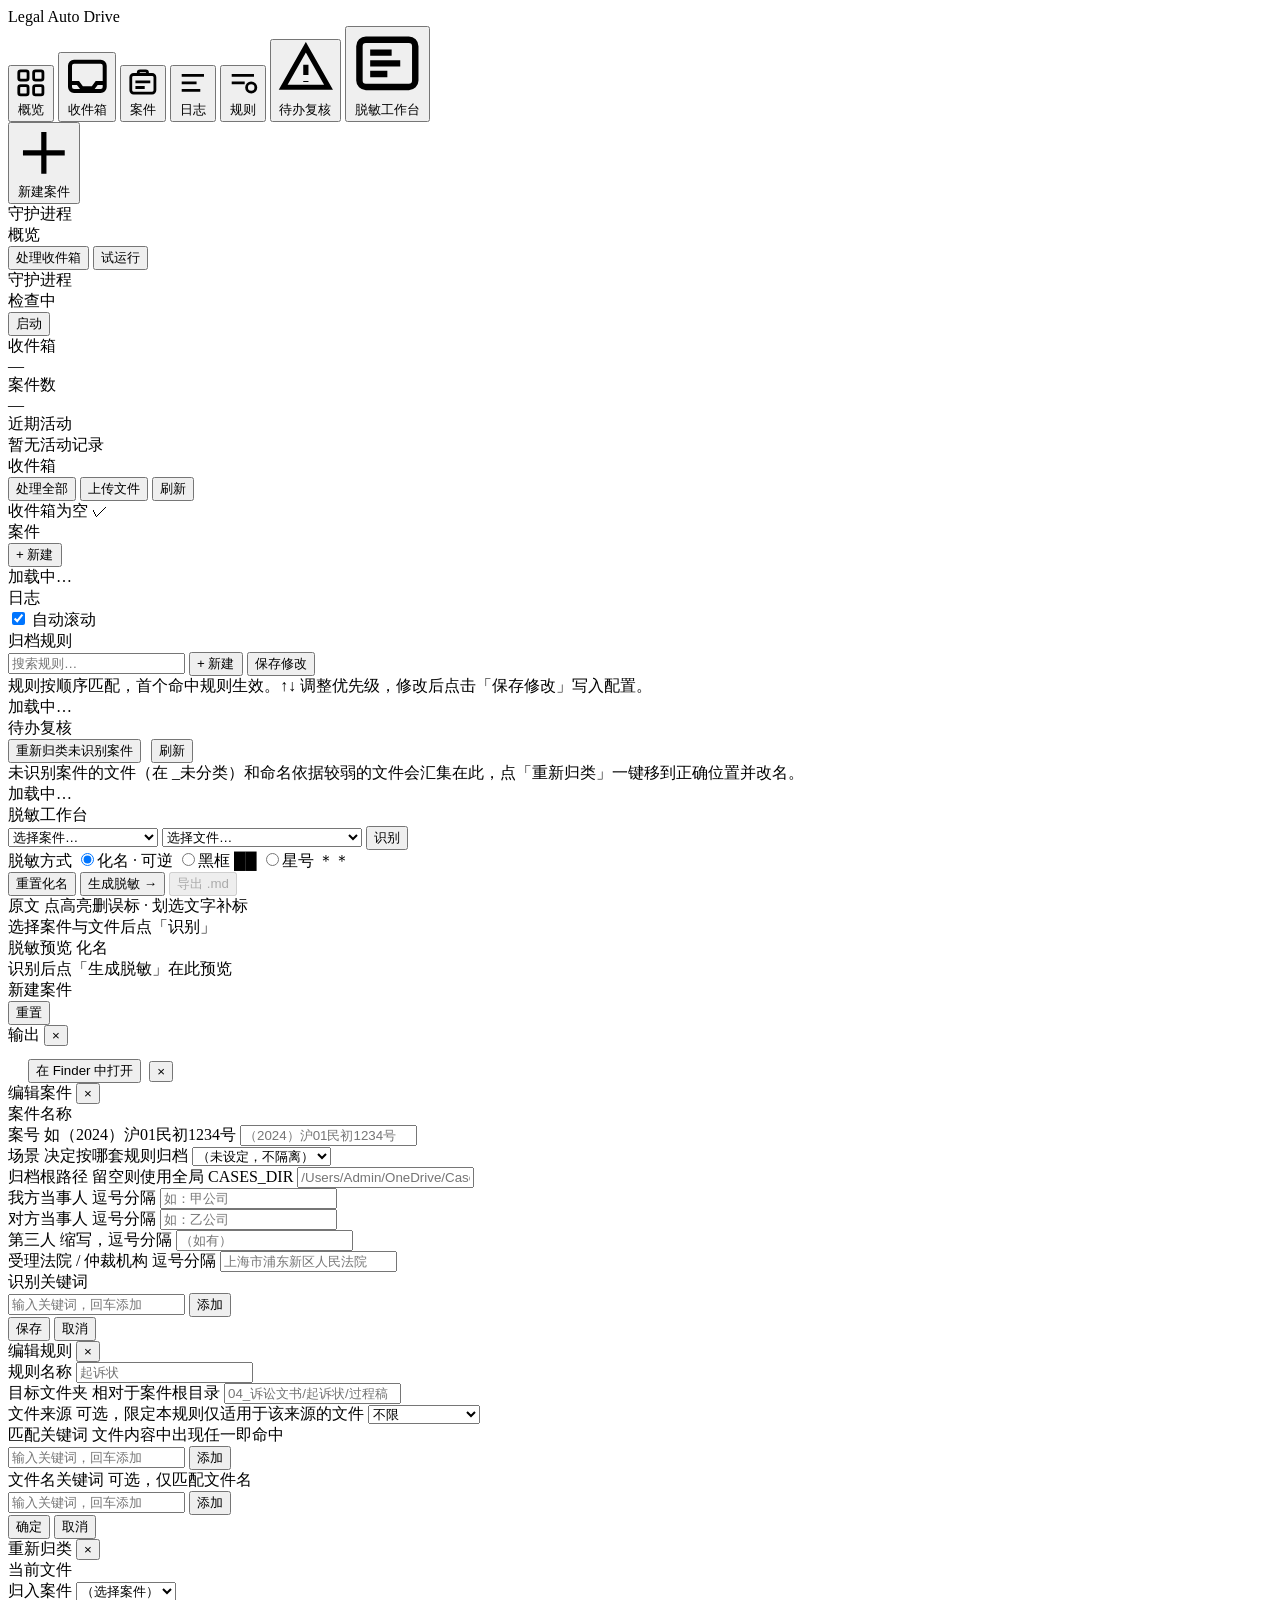
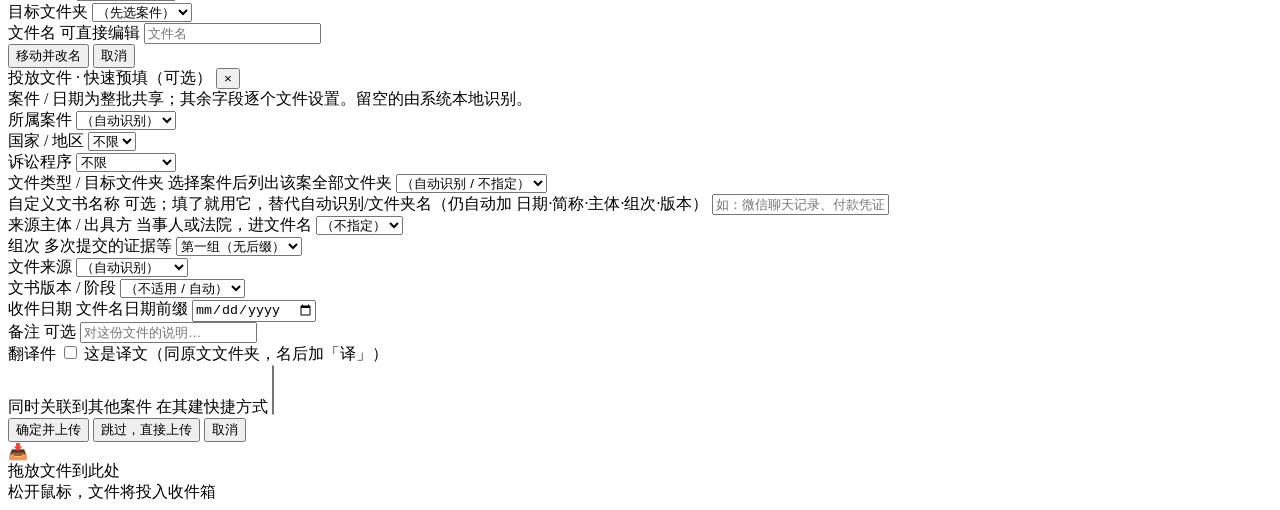
==== loci/templates/index.html @ cab0a8b0 "Legal Auto Drive — 本地离线案件工作区 (脱敏/自动归档/RAG) 全本地、数据不出机的诉讼案件管理工具： - 脱敏工作流：NER+规则，案件当事人自动设为已知主体，AES-256-" ====
<!DOCTYPE html>
<html lang="zh-CN">
<head>
<meta charset="UTF-8">
<meta name="viewport" content="width=device-width,initial-scale=1">
<title>Legal Auto Drive</title>
<link rel="stylesheet" href="/static/style.css">
</head>
<body>

<div class="layout">

  <!-- ── Sidebar ─────────────────────────────────────────── -->
  <nav class="sidebar">
    <div class="sidebar-header">
      <span class="logo">Legal Auto Drive</span>
    </div>

    <div class="nav-group">
      <button class="nav-btn active" data-sec="dashboard">
        <svg class="nav-icon" viewBox="0 0 16 16" fill="none" stroke="currentColor" stroke-width="1.5">
          <rect x="1.5" y="1.5" width="5" height="5" rx="1"/><rect x="9.5" y="1.5" width="5" height="5" rx="1"/>
          <rect x="1.5" y="9.5" width="5" height="5" rx="1"/><rect x="9.5" y="9.5" width="5" height="5" rx="1"/>
        </svg>
        概览
      </button>

      <button class="nav-btn" data-sec="inbox">
        <svg class="nav-icon" viewBox="0 0 16 16" fill="none" stroke="currentColor" stroke-width="1.5">
          <path d="M1.5 10.5h3l1.5 2h4l1.5-2h3"/><rect x="1.5" y="2.5" width="13" height="11" rx="1.5"/>
        </svg>
        收件箱
        <span class="nav-badge" id="nav-badge" style="display:none"></span>
      </button>

      <button class="nav-btn" data-sec="cases">
        <svg class="nav-icon" viewBox="0 0 16 16" fill="none" stroke="currentColor" stroke-width="1.5">
          <rect x="1.5" y="3.5" width="13" height="10" rx="1.5"/>
          <path d="M5.5 3.5V2.5a1 1 0 0 1 1-1h3a1 1 0 0 1 1 1v1M4 7.5h8M4 10.5h5"/>
        </svg>
        案件
        <span class="nav-count" id="nav-case-count"></span>
      </button>

      <button class="nav-btn" data-sec="log">
        <svg class="nav-icon" viewBox="0 0 16 16" fill="none" stroke="currentColor" stroke-width="1.5">
          <path d="M2 4h12M2 8h8M2 12h10"/>
        </svg>
        日志
      </button>

      <button class="nav-btn" data-sec="rules">
        <svg class="nav-icon" viewBox="0 0 16 16" fill="none" stroke="currentColor" stroke-width="1.5">
          <path d="M2 4h12M2 8h7"/><circle cx="12.5" cy="10.5" r="2.5"/>
        </svg>
        规则
      </button>

      <button class="nav-btn" data-sec="review">
        <svg class="nav-icon" viewBox="0 0 16 16" fill="none" stroke="currentColor" stroke-width="1.5">
          <path d="M8 1.5l6.5 11.5h-13z"/><path d="M8 6.5v3M8 11.2v.3"/>
        </svg>
        待办复核
        <span class="nav-badge" id="nav-review-badge" style="display:none"></span>
      </button>

      <button class="nav-btn" data-sec="desk">
        <svg class="nav-icon" viewBox="0 0 16 16" fill="none" stroke="currentColor" stroke-width="1.5">
          <rect x="1.5" y="2.5" width="13" height="11" rx="1.5"/><path d="M4 5.5h5M4 8h7M4 10.5h4"/>
        </svg>
        脱敏工作台
      </button>
    </div>

    <div class="nav-divider"></div>

    <div class="nav-group">
      <button class="nav-btn nav-primary" data-sec="new-case">
        <svg class="nav-icon" viewBox="0 0 16 16" fill="none" stroke="currentColor" stroke-width="1.5">
          <path d="M8 2v12M2 8h12"/>
        </svg>
        新建案件
      </button>
    </div>

    <div class="sidebar-footer">
      <div class="daemon-pill" id="sidebar-daemon">
        <span class="dot dot-gray"></span>
        <span id="sidebar-daemon-label">守护进程</span>
      </div>
    </div>
  </nav>

  <!-- ── Main ────────────────────────────────────────────── -->
  <main class="main">

    <!-- ─ Dashboard ─ -->
    <section id="sec-dashboard" class="sec active">
      <div class="topbar">
        <div class="page-title">概览</div>
        <div class="topbar-actions">
          <button class="btn" id="btn-once">处理收件箱</button>
          <button class="btn btn-ghost" id="btn-dry">试运行</button>
        </div>
      </div>

      <div class="stat-row">
        <div class="stat-card">
          <div class="stat-label">守护进程</div>
          <div class="stat-value" id="stat-daemon"><span class="dot dot-gray"></span> 检查中</div>
          <button class="btn btn-xs btn-ghost mt8" id="btn-daemon">启动</button>
        </div>
        <div class="stat-card">
          <div class="stat-label">收件箱</div>
          <div class="stat-value" id="stat-inbox">—</div>
          <div class="stat-sub mono" id="stat-inbox-path"></div>
        </div>
        <div class="stat-card">
          <div class="stat-label">案件数</div>
          <div class="stat-value" id="stat-cases">—</div>
          <div class="stat-sub mono" id="stat-cases-path"></div>
        </div>
      </div>

      <div class="section-title">近期活动</div>
      <div class="log-wrap" id="dash-log">
        <div class="empty">暂无活动记录</div>
      </div>
    </section>

    <!-- ─ Inbox ─ -->
    <section id="sec-inbox" class="sec">
      <div class="topbar">
        <div class="page-title">收件箱</div>
        <div class="topbar-actions">
          <button class="btn" id="btn-process-inbox">处理全部</button>
          <button class="btn btn-ghost" id="btn-upload-inbox">上传文件</button>
          <button class="btn btn-ghost" id="btn-refresh-inbox">刷新</button>
        </div>
      </div>
      <div class="list-wrap" id="inbox-list"><div class="empty">收件箱为空 ✓</div></div>
    </section>

    <!-- ─ Cases ─ -->
    <section id="sec-cases" class="sec">
      <div class="topbar">
        <div class="page-title">案件</div>
        <button class="btn" onclick="nav('new-case')">+ 新建</button>
      </div>
      <div class="list-wrap" id="cases-list"><div class="empty">加载中…</div></div>
    </section>

    <!-- ─ Log ─ -->
    <section id="sec-log" class="sec">
      <div class="topbar">
        <div class="page-title">日志</div>
        <label class="check-label">
          <input type="checkbox" id="log-follow" checked> 自动滚动
        </label>
      </div>
      <div class="log-wrap log-full mono" id="log-panel"></div>
    </section>

    <!-- ─ Rules ─ -->
    <section id="sec-rules" class="sec">
      <div class="topbar">
        <div class="page-title">归档规则</div>
        <div class="topbar-actions">
          <input type="text" id="rules-search" class="search-input" placeholder="搜索规则…">
          <button class="btn btn-ghost btn-sm" id="btn-add-rule">+ 新建</button>
          <button class="btn btn-blue btn-sm" id="btn-save-rules">保存修改</button>
        </div>
      </div>
      <div class="rules-hint">规则按顺序匹配，首个命中规则生效。↑↓ 调整优先级，修改后点击「保存修改」写入配置。</div>
      <div class="list-wrap" id="rules-list"><div class="empty">加载中…</div></div>
    </section>

    <!-- ─ Review ─ -->
    <section id="sec-review" class="sec">
      <div class="topbar">
        <div class="page-title">待办复核</div>
        <button class="btn btn-ghost" id="btn-reprocess-uncat" style="margin-right:6px">重新归类未识别案件</button>
        <button class="btn btn-ghost" id="btn-refresh-review">刷新</button>
      </div>
      <div class="rules-hint">未识别案件的文件（在 _未分类）和命名依据较弱的文件会汇集在此，点「重新归类」一键移到正确位置并改名。</div>
      <div class="list-wrap" id="review-list"><div class="empty">加载中…</div></div>
    </section>

    <!-- ─ 脱敏工作台 ─ -->
    <section id="sec-desk" class="sec">
      <div class="topbar">
        <div class="page-title">脱敏工作台</div>
        <div class="topbar-actions">
          <select id="desk-case" class="select-input" style="min-width:150px"><option value="">选择案件…</option></select>
          <select id="desk-file" class="select-input" style="min-width:200px"><option value="">选择文件…</option></select>
          <button class="btn" id="desk-analyze">识别</button>
        </div>
      </div>

      <div class="desk-toolbar">
        <div class="desk-modes">
          <span class="desk-tb-label">脱敏方式</span>
          <label class="mode-radio"><input type="radio" name="desk-mode" value="alias" checked><span>化名 · 可逆</span></label>
          <label class="mode-radio"><input type="radio" name="desk-mode" value="blackout"><span>黑框 ██</span></label>
          <label class="mode-radio"><input type="radio" name="desk-mode" value="asterisk"><span>星号 ＊＊</span></label>
        </div>
        <div class="desk-tb-right">
          <span class="desk-stat" id="desk-stat"></span>
          <button class="btn btn-ghost btn-sm" id="desk-reset" title="清空本案化名，重新编号">重置化名</button>
          <button class="btn btn-blue btn-sm" id="desk-apply">生成脱敏 →</button>
          <button class="btn btn-ghost btn-sm" id="desk-export" disabled>导出 .md</button>
        </div>
      </div>

      <div class="desk-cats" id="desk-cats"></div>

      <div class="desk-panes">
        <div class="desk-pane">
          <div class="desk-pane-head">原文 <span class="desk-pane-hint">点高亮删误标 · 划选文字补标</span></div>
          <div class="desk-src" id="desk-src"><div class="empty">选择案件与文件后点「识别」</div></div>
        </div>
        <div class="desk-pane">
          <div class="desk-pane-head">脱敏预览 <span class="mode-tag" id="desk-mode-tag">化名</span></div>
          <div class="desk-out mono" id="desk-out"><div class="empty">识别后点「生成脱敏」在此预览</div></div>
        </div>
      </div>

      <div class="desk-pending" id="desk-pending" style="display:none"></div>

      <!-- 划选补标：类别选择浮层 -->
      <div class="desk-picker" id="desk-picker" style="display:none"></div>
    </section>

    <!-- ─ New Case ─ -->
    <section id="sec-new-case" class="sec">
      <div class="topbar">
        <div class="page-title">新建案件</div>
        <button class="btn btn-ghost btn-sm" onclick="resetIntake()">重置</button>
      </div>
      <div class="intake-scroll">
        <div class="intake-body" id="intake-body"></div>
      </div>
    </section>

  </main>
</div>

<!-- ── Output modal ───────────────────────────────────────── -->
<div class="overlay" id="overlay" onclick="closeModal()">
  <div class="modal" onclick="event.stopPropagation()">
    <div class="modal-head">
      <span id="modal-title">输出</span>
      <button class="close-btn" onclick="closeModal()">×</button>
    </div>
    <pre class="modal-body" id="modal-body"></pre>
  </div>
</div>

<!-- ── File tree modal ────────────────────────────────────────── -->
<div class="overlay" id="filetree-overlay">
  <div class="modal filetree-modal" onclick="event.stopPropagation()">
    <div class="modal-head">
      <div style="min-width:0">
        <div id="ft-case-name" style="font-size:13px;font-weight:600"></div>
        <div id="ft-path" class="mono" style="font-size:10.5px;color:var(--faint);margin-top:1px;overflow:hidden;text-overflow:ellipsis;white-space:nowrap"></div>
      </div>
      <div style="display:flex;gap:8px;align-items:center;flex-shrink:0;margin-left:12px">
        <span id="ft-total" style="font-size:11px;color:var(--faint)"></span>
        <button class="btn btn-ghost btn-sm" id="ft-open-btn">在 Finder 中打开</button>
        <button class="close-btn" onclick="closeFileTree()">×</button>
      </div>
    </div>
    <div class="filetree-body" id="filetree-body"></div>
  </div>
</div>

<!-- ── Case editor modal ───────────────────────────────────── -->
<div class="overlay" id="case-overlay">
  <div class="modal rule-modal" onclick="event.stopPropagation()">
    <div class="modal-head">
      <span id="case-modal-title">编辑案件</span>
      <button class="close-btn" onclick="closeCaseModal()">×</button>
    </div>
    <div class="rule-modal-body">
      <input type="hidden" id="ce-key">
      <div class="field mb14">
        <label>案件名称</label>
        <div class="field-readonly" id="ce-name"></div>
      </div>
      <div class="field-row mb14">
        <div class="field">
          <label>案号 <span class="hint-sm">如（2024）沪01民初1234号</span></label>
          <input type="text" id="ce-number" placeholder="（2024）沪01民初1234号">
        </div>
        <div class="field">
          <label>场景 <span class="hint-sm">决定按哪套规则归档</span></label>
          <select id="ce-scenario" class="select-input">
            <option value="">（未设定，不隔离）</option>
            <option value="中国民事">中国民事诉讼</option>
            <option value="仲裁">仲裁</option>
            <option value="中国刑事">中国刑事</option>
            <option value="美国民事">美国民事诉讼</option>
            <option value="刑民交叉">刑民交叉</option>
          </select>
        </div>
      </div>
      <div class="field mb14">
        <label>归档根路径 <span class="hint-sm">留空则使用全局 CASES_DIR</span></label>
        <input type="text" id="ce-path" placeholder="/Users/Admin/OneDrive/Cases">
      </div>
      <div class="field-row mb14">
        <div class="field">
          <label>我方当事人 <span class="hint-sm">逗号分隔</span></label>
          <input type="text" id="ce-party-us" placeholder="如：甲公司">
        </div>
        <div class="field">
          <label>对方当事人 <span class="hint-sm">逗号分隔</span></label>
          <input type="text" id="ce-party-op" placeholder="如：乙公司">
        </div>
      </div>
      <div class="field-row mb14">
        <div class="field">
          <label>第三人 <span class="hint-sm">缩写，逗号分隔</span></label>
          <input type="text" id="ce-party-third" placeholder="（如有）">
        </div>
        <div class="field">
          <label>受理法院 / 仲裁机构 <span class="hint-sm">逗号分隔</span></label>
          <input type="text" id="ce-party-court" placeholder="上海市浦东新区人民法院">
        </div>
      </div>
      <div class="field">
        <label>识别关键词</label>
        <div class="kw-tags" id="ce-kw-tags"></div>
        <div class="kw-input-row">
          <input type="text" id="ce-kw-input" class="kw-input" placeholder="输入关键词，回车添加">
          <button class="btn btn-ghost btn-xs" onclick="addCaseKw()">添加</button>
        </div>
      </div>
    </div>
    <div class="modal-footer">
      <button class="btn btn-blue" onclick="confirmCase()">保存</button>
      <button class="btn btn-ghost" onclick="closeCaseModal()">取消</button>
    </div>
  </div>
</div>

<!-- ── Rule editor modal ──────────────────────────────────── -->
<div class="overlay" id="rule-overlay">
  <div class="modal rule-modal" onclick="event.stopPropagation()">
    <div class="modal-head">
      <span id="rule-modal-title">编辑规则</span>
      <button class="close-btn" onclick="closeRuleModal()">×</button>
    </div>
    <div class="rule-modal-body">
      <input type="hidden" id="re-idx">
      <div class="field mb14">
        <label>规则名称</label>
        <input type="text" id="re-name" placeholder="起诉状">
      </div>
      <div class="field mb14">
        <label>目标文件夹 <span class="hint-sm">相对于案件根目录</span></label>
        <input type="text" id="re-folder" placeholder="04_诉讼文书/起诉状/过程稿">
      </div>
      <div class="field mb14">
        <label>文件来源 <span class="hint-sm">可选，限定本规则仅适用于该来源的文件</span></label>
        <select id="re-source" class="select-input">
          <option value="">不限</option>
          <option value="court">法院 / 仲裁机构</option>
          <option value="ours">我方</option>
          <option value="opposing">对方</option>
        </select>
      </div>
      <div class="field mb14">
        <label>匹配关键词 <span class="hint-sm">文件内容中出现任一即命中</span></label>
        <div class="kw-tags" id="re-kw-tags"></div>
        <div class="kw-input-row">
          <input type="text" id="re-kw-input" class="kw-input" placeholder="输入关键词，回车添加">
          <button class="btn btn-ghost btn-xs" onclick="addKw('kw')">添加</button>
        </div>
      </div>
      <div class="field">
        <label>文件名关键词 <span class="hint-sm">可选，仅匹配文件名</span></label>
        <div class="kw-tags" id="re-tkw-tags"></div>
        <div class="kw-input-row">
          <input type="text" id="re-tkw-input" class="kw-input" placeholder="输入关键词，回车添加">
          <button class="btn btn-ghost btn-xs" onclick="addKw('tkw')">添加</button>
        </div>
      </div>
    </div>
    <div class="modal-footer">
      <button class="btn btn-blue" onclick="confirmRule()">确定</button>
      <button class="btn btn-ghost" onclick="closeRuleModal()">取消</button>
    </div>
  </div>
</div>

<!-- ── Reclassify modal (重新归类) ─────────────────────────────── -->
<div class="overlay" id="reclass-overlay">
  <div class="modal rule-modal" onclick="event.stopPropagation()">
    <div class="modal-head">
      <span>重新归类</span>
      <button class="close-btn" onclick="closeReclass()">×</button>
    </div>
    <div class="rule-modal-body">
      <input type="hidden" id="rc-path">
      <div class="field mb14">
        <label>当前文件</label>
        <div class="field-readonly" id="rc-current"></div>
      </div>
      <div class="field mb14">
        <label>归入案件</label>
        <select id="rc-case" class="select-input"><option value="">（选择案件）</option></select>
      </div>
      <div class="field mb14">
        <label>目标文件夹</label>
        <select id="rc-target" class="select-input"><option value="">（先选案件）</option></select>
      </div>
      <div class="field">
        <label>文件名 <span class="hint-sm">可直接编辑</span></label>
        <input type="text" id="rc-name" placeholder="文件名">
      </div>
    </div>
    <div class="modal-footer">
      <button class="btn btn-blue" onclick="confirmReclass()">移动并改名</button>
      <button class="btn btn-ghost" onclick="closeReclass()">取消</button>
    </div>
  </div>
</div>

<!-- ── Pre-fill modal (投放后人工预分类) ───────────────────────── -->
<div class="overlay" id="prefill-overlay">
  <div class="modal rule-modal" onclick="event.stopPropagation()">
    <div class="modal-head">
      <span>投放文件 · 快速预填（可选）</span>
      <button class="close-btn" onclick="closePrefill()">×</button>
    </div>
    <div class="rule-modal-body">
      <div class="prefill-files" id="prefill-files"></div>
      <div id="pf-multi" class="pf-multi-bar" style="display:none">
        <span class="hint-sm">多文件：点上方文件逐个设置；下面字段对应<b>当前选中</b>的文件</span>
        <button class="btn btn-ghost btn-xs" onclick="copyPfToAll()">复制到全部</button>
      </div>
      <div class="hint-sm mb14">案件 / 日期为整批共享；其余字段逐个文件设置。留空的由系统本地识别。</div>
      <div class="field mb14">
        <label>所属案件</label>
        <select id="pf-case" class="select-input"><option value="">（自动识别）</option></select>
      </div>
      <div class="field-row mb14">
        <div class="field">
          <label>国家 / 地区</label>
          <select id="pf-country" class="select-input">
            <option value="">不限</option>
            <option value="cn">中国</option>
            <option value="us">美国</option>
          </select>
        </div>
        <div class="field">
          <label>诉讼程序</label>
          <select id="pf-proc" class="select-input">
            <option value="">不限</option>
            <option value="civil">中国民事诉讼</option>
            <option value="arb">仲裁</option>
            <option value="criminal">中国刑事</option>
            <option value="us">美国民事诉讼</option>
          </select>
        </div>
      </div>
      <div class="field mb14">
        <label>文件类型 / 目标文件夹 <span class="hint-sm" id="pf-target-hint">选择案件后列出该案全部文件夹</span></label>
        <select id="pf-target" class="select-input"><option value="">（自动识别 / 不指定）</option></select>
      </div>
      <div class="field mb14">
        <label>自定义文书名称 <span class="hint-sm">可选；填了就用它，替代自动识别/文件夹名（仍自动加 日期·简称·主体·组次·版本）</span></label>
        <input type="text" id="pf-docname" placeholder="如：微信聊天记录、付款凭证、情况说明…">
      </div>
      <div class="field-row mb14">
        <div class="field">
          <label>来源主体 / 出具方 <span class="hint-sm">当事人或法院，进文件名</span></label>
          <select id="pf-party" class="select-input"><option value="">（不指定）</option></select>
        </div>
        <div class="field">
          <label>组次 <span class="hint-sm">多次提交的证据等</span></label>
          <select id="pf-batch" class="select-input">
            <option value="">第一组（无后缀）</option>
            <option value="2">第二组（二）</option>
            <option value="3">第三组（三）</option>
            <option value="4">第四组（四）</option>
            <option value="5">第五组（五）</option>
            <option value="6">第六组（六）</option>
            <option value="7">第七组（七）</option>
            <option value="8">第八组（八）</option>
          </select>
        </div>
      </div>
      <div class="field-row mb14">
        <div class="field">
          <label>文件来源</label>
          <select id="pf-source" class="select-input">
            <option value="">（自动识别）</option>
            <option value="court">法院 / 仲裁机构</option>
            <option value="ours">我方</option>
            <option value="opposing">对方</option>
          </select>
        </div>
        <div class="field">
          <label>文书版本 / 阶段</label>
          <select id="pf-version" class="select-input">
            <option value="">（不适用 / 自动）</option>
            <option value="v0 1">过程稿 v0 1</option>
            <option value="v1 0">提交版 v1 0</option>
            <option value="v0 9">内部定稿 v0 9</option>
            <option value="vfinal">签署版 vfinal</option>
          </select>
        </div>
      </div>
      <div class="field-row mb14">
        <div class="field">
          <label>收件日期 <span class="hint-sm">文件名日期前缀</span></label>
          <input type="date" id="pf-date" class="select-input">
        </div>
        <div class="field">
          <label>备注 <span class="hint-sm">可选</span></label>
          <input type="text" id="pf-notes" placeholder="对这份文件的说明…">
        </div>
      </div>
      <div class="field-row">
        <div class="field">
          <label>翻译件</label>
          <label class="check-label" style="margin-top:6px">
            <input type="checkbox" id="pf-translation"> 这是译文（同原文文件夹，名后加「译」）
          </label>
        </div>
        <div class="field">
          <label>同时关联到其他案件 <span class="hint-sm">在其建快捷方式</span></label>
          <select id="pf-also" class="select-input" multiple size="3"></select>
        </div>
      </div>
    </div>
    <div class="modal-footer">
      <button class="btn btn-blue" onclick="confirmPrefill()">确定并上传</button>
      <button class="btn btn-ghost" onclick="skipPrefill()">跳过，直接上传</button>
      <button class="btn btn-ghost" onclick="closePrefill()">取消</button>
    </div>
  </div>
</div>

<!-- ── Drag overlay ───────────────────────────────────────────── -->
<div class="drag-overlay" id="drag-overlay">
  <div class="drag-overlay-inner">
    <div class="drag-ol-icon">📥</div>
    <div class="drag-ol-title">拖放文件到此处</div>
    <div class="drag-ol-hint">松开鼠标，文件将投入收件箱</div>
  </div>
</div>

<input type="file" id="file-input" multiple style="display:none">

<!-- ── Toast ─────────────────────────────────────────────── -->
<div class="toast" id="toast"></div>

<script src="/static/app.js"></script>
</body>
</html>
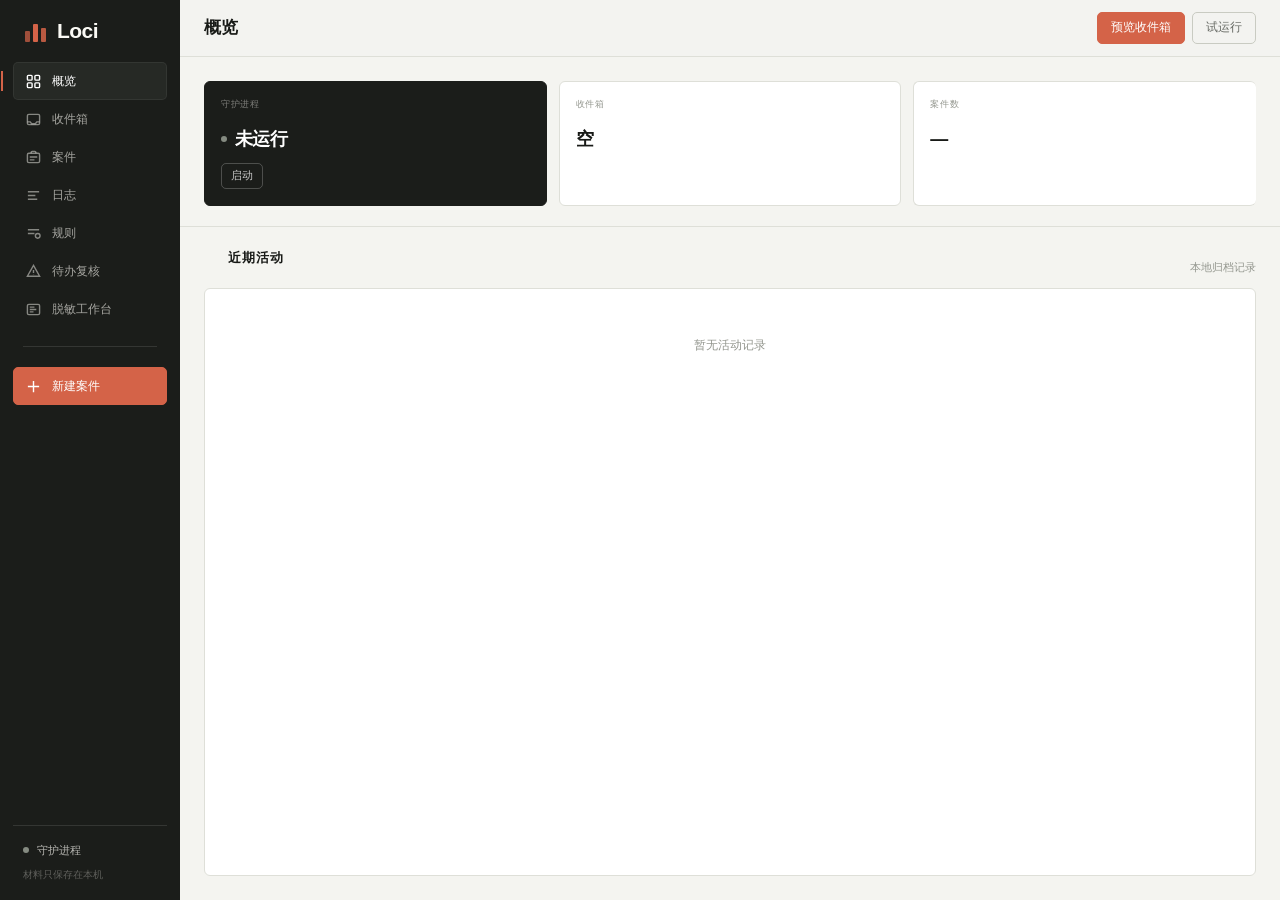
==== commit 75d3742a: "feat: update local desensitization workbench and manual keyword matching" ====
--- a/loci/templates/index.html
+++ b/loci/templates/index.html
@@ -3,8 +3,12 @@
 <head>
 <meta charset="UTF-8">
 <meta name="viewport" content="width=device-width,initial-scale=1">
-<title>Legal Auto Drive</title>
-<link rel="stylesheet" href="/static/style.css">
+<title>Loci · Legal Workbench</title>
+<!-- ../static works both through Flask (normalizes to /static) and when a user
+     accidentally opens this template directly from Finder; the latter still
+     shows a clear local-service warning instead of a blank/inert page. -->
+<link rel="icon" href="../static/favicon.svg" type="image/svg+xml">
+<link rel="stylesheet" href="../static/style.css?v=20260915-workbench">
 </head>
 <body>
 
@@ -13,8 +17,12 @@
   <!-- ── Sidebar ─────────────────────────────────────────── -->
   <nav class="sidebar">
     <div class="sidebar-header">
-      <span class="logo">Legal Auto Drive</span>
-    </div>
+      <div class="brand-lockup">
+        <span class="brand-mark" aria-hidden="true"><span></span><span></span><span></span></span>
+        <span class="logo">Loci</span>
+      </div>
+    </div>
+
 
     <div class="nav-group">
       <button class="nav-btn active" data-sec="dashboard">
@@ -88,6 +96,7 @@
         <span class="dot dot-gray"></span>
         <span id="sidebar-daemon-label">守护进程</span>
       </div>
+      <div class="sidebar-footnote">材料只保存在本机</div>
     </div>
   </nav>
 
@@ -97,15 +106,17 @@
     <!-- ─ Dashboard ─ -->
     <section id="sec-dashboard" class="sec active">
       <div class="topbar">
-        <div class="page-title">概览</div>
+        <div class="topbar-heading">
+          <div class="page-title">概览</div>
+        </div>
         <div class="topbar-actions">
-          <button class="btn" id="btn-once">处理收件箱</button>
+          <button class="btn" id="btn-once">预览收件箱</button>
           <button class="btn btn-ghost" id="btn-dry">试运行</button>
         </div>
       </div>
 
       <div class="stat-row">
-        <div class="stat-card">
+        <div class="stat-card stat-primary">
           <div class="stat-label">守护进程</div>
           <div class="stat-value" id="stat-daemon"><span class="dot dot-gray"></span> 检查中</div>
           <button class="btn btn-xs btn-ghost mt8" id="btn-daemon">启动</button>
@@ -122,8 +133,13 @@
         </div>
       </div>
 
-      <div class="section-title">近期活动</div>
-      <div class="log-wrap" id="dash-log">
+      <div class="activity-heading">
+        <div>
+          <div class="section-title">近期活动</div>
+        </div>
+        <span class="activity-note">本地归档记录</span>
+      </div>
+      <div class="log-wrap dashboard-log" id="dash-log">
         <div class="empty">暂无活动记录</div>
       </div>
     </section>
@@ -133,19 +149,30 @@
       <div class="topbar">
         <div class="page-title">收件箱</div>
         <div class="topbar-actions">
-          <button class="btn" id="btn-process-inbox">处理全部</button>
+          <button class="btn" id="btn-process-inbox">预览本批次</button>
           <button class="btn btn-ghost" id="btn-upload-inbox">上传文件</button>
+          <button class="btn btn-ghost" id="btn-upload-folder">上传文件夹</button>
           <button class="btn btn-ghost" id="btn-refresh-inbox">刷新</button>
         </div>
       </div>
-      <div class="list-wrap" id="inbox-list"><div class="empty">收件箱为空 ✓</div></div>
+      <div class="staging-panel" id="staging-panel" style="display:none">
+        <div class="staging-panel-head">
+          <div>
+            <div class="section-title">待确认暂存 <span class="staging-count" id="staging-count"></span></div>
+            <div class="hint-sm">这些文件尚未归档，不会被后台守护进程处理。</div>
+          </div>
+          <button class="btn btn-ghost btn-xs" id="btn-refresh-staging">刷新</button>
+        </div>
+        <div id="staging-list"></div>
+      </div>
+      <div class="list-wrap" id="inbox-list"><div class="empty">收件箱为空</div></div>
     </section>
 
     <!-- ─ Cases ─ -->
     <section id="sec-cases" class="sec">
       <div class="topbar">
         <div class="page-title">案件</div>
-        <button class="btn" onclick="nav('new-case')">+ 新建</button>
+        <button class="btn" onclick="nav('new-case')">新建案件</button>
       </div>
       <div class="list-wrap" id="cases-list"><div class="empty">加载中…</div></div>
     </section>
@@ -166,12 +193,16 @@
       <div class="topbar">
         <div class="page-title">归档规则</div>
         <div class="topbar-actions">
-          <input type="text" id="rules-search" class="search-input" placeholder="搜索规则…">
+          <input type="text" id="rules-search" class="search-input" placeholder="搜索当前类型…">
+          <button class="btn btn-ghost btn-sm" id="btn-rule-sandbox">沙盒测试</button>
+          <button class="btn btn-ghost btn-sm" id="btn-rule-history">历史版本</button>
           <button class="btn btn-ghost btn-sm" id="btn-add-rule">+ 新建</button>
           <button class="btn btn-blue btn-sm" id="btn-save-rules">保存修改</button>
         </div>
       </div>
-      <div class="rules-hint">规则按顺序匹配，首个命中规则生效。↑↓ 调整优先级，修改后点击「保存修改」写入配置。</div>
+      <div class="rule-scenario-bar" id="rule-scenario-tabs" aria-label="按案件类型筛选规则"></div>
+      <div class="rules-hint" id="rules-scope-hint">当前仅显示所选案件类型的专属规则。通用规则在归档时自动参与匹配，并在独立分区维护。</div>
+      <div class="rule-validation" id="rules-validation"></div>
       <div class="list-wrap" id="rules-list"><div class="empty">加载中…</div></div>
     </section>
 
@@ -179,45 +210,100 @@
     <section id="sec-review" class="sec">
       <div class="topbar">
         <div class="page-title">待办复核</div>
-        <button class="btn btn-ghost" id="btn-reprocess-uncat" style="margin-right:6px">重新归类未识别案件</button>
-        <button class="btn btn-ghost" id="btn-refresh-review">刷新</button>
+        <div class="topbar-actions">
+          <button class="btn btn-ghost btn-sm" id="btn-reprocess-uncat">重新归类未识别案件</button>
+          <button class="btn btn-ghost btn-sm" id="btn-refresh-review">刷新</button>
+        </div>
       </div>
       <div class="rules-hint">未识别案件的文件（在 _未分类）和命名依据较弱的文件会汇集在此，点「重新归类」一键移到正确位置并改名。</div>
       <div class="list-wrap" id="review-list"><div class="empty">加载中…</div></div>
     </section>
 
     <!-- ─ 脱敏工作台 ─ -->
-    <section id="sec-desk" class="sec">
-      <div class="topbar">
+    <section id="sec-desk" class="sec desk-workspace">
+      <div class="desk-header">
         <div class="page-title">脱敏工作台</div>
-        <div class="topbar-actions">
-          <select id="desk-case" class="select-input" style="min-width:150px"><option value="">选择案件…</option></select>
-          <select id="desk-file" class="select-input" style="min-width:200px"><option value="">选择文件…</option></select>
-          <button class="btn" id="desk-analyze">识别</button>
-        </div>
-      </div>
-
-      <div class="desk-toolbar">
+        <span id="desk-document-name">尚未选择文件</span>
+        <button class="btn btn-ghost" id="desk-settings-toggle" aria-expanded="true" aria-controls="desk-settings">文件与设置</button>
+      </div>
+      <aside id="desk-settings" class="desk-settings" aria-label="文件与脱敏设置">
+        <div class="desk-settings-head"><strong>文件与设置</strong><button class="btn btn-ghost btn-sm" id="desk-settings-close">收起</button></div>
+        <div class="desk-settings-body">
+      <div class="desk-setting-section">
+        <h3>源文件</h3>
+        <div class="desk-route-tabs" role="tablist" aria-label="脱敏工作场景">
+          <button class="desk-route-tab active" type="button" data-desk-route="case">
+            <span class="desk-route-name">案件内材料</span>
+          </button>
+          <button class="desk-route-tab" type="button" data-desk-route="standalone">
+            <span class="desk-route-name">独立文件</span>
+          </button>
+        </div>
+        <p id="desk-route-source-hint">从案件目录选择材料</p>
+        <div id="desk-case-source" class="desk-source-block desk-case-source">
+          <label class="desk-source-field">
+            <span>案件</span>
+            <select id="desk-case" class="select-input" aria-label="选择案件"><option value="">选择案件…</option></select>
+          </label>
+          <label class="desk-source-field desk-source-file">
+            <span>材料</span>
+            <select id="desk-file" class="select-input" aria-label="选择案件材料" disabled><option value="">先选择案件…</option></select>
+          </label>
+          <button class="btn btn-ghost btn-sm" id="desk-refresh-files" title="重新扫描当前案件的可脱敏材料">刷新材料</button>
+          <span class="desk-file-status" id="desk-file-status" role="status">先选择案件</span>
+        </div>
+        <div id="desk-standalone-source" class="desk-source-block desk-standalone-source" hidden>
+          <button class="btn btn-blue btn-sm" id="desk-pick-file">从访达选择文件</button>
+          <button class="btn btn-ghost btn-sm" id="desk-open-file" disabled>在访达中显示</button>
+          <span class="desk-source-selected" id="desk-source-selected">尚未明确选择源文件</span>
+        </div>
+      </div>
+
+      <div class="desk-setting-section">
+        <h3>脱敏设置</h3>
+        <div class="desk-policy-wrap">
+          <label for="desk-policy">脱敏范围</label>
+          <select id="desk-policy" class="select-input" title="选择或自定义需要脱敏的类别">
+            <option value="strict">严格保密</option>
+            <option value="public_legal">公开法律材料</option>
+            <option value="custom">自定义范围</option>
+          </select>
+        </div>
         <div class="desk-modes">
           <span class="desk-tb-label">脱敏方式</span>
           <label class="mode-radio"><input type="radio" name="desk-mode" value="alias" checked><span>化名 · 可逆</span></label>
           <label class="mode-radio"><input type="radio" name="desk-mode" value="blackout"><span>黑框 ██</span></label>
           <label class="mode-radio"><input type="radio" name="desk-mode" value="asterisk"><span>星号 ＊＊</span></label>
         </div>
-        <div class="desk-tb-right">
-          <span class="desk-stat" id="desk-stat"></span>
-          <button class="btn btn-ghost btn-sm" id="desk-reset" title="清空本案化名，重新编号">重置化名</button>
-          <button class="btn btn-blue btn-sm" id="desk-apply">生成脱敏 →</button>
-          <button class="btn btn-ghost btn-sm" id="desk-export" disabled>导出 .md</button>
-        </div>
-      </div>
-
+        <button class="btn btn-ghost btn-sm" id="desk-reset" title="清空当前化名，重新编号">重置化名</button>
+        <div class="desk-scope-options" id="desk-scope-options" hidden></div>
+      </div>
+      <div class="desk-setting-section">
+        <h3>补充关键词 <span id="desk-term-count">0</span></h3>
+        <p>划选补标后自动加入。匹配当前文件全文，兼容断行和英文大小写；不推测简称。</p>
+        <form id="desk-term-form" class="desk-term-form">
+          <input id="desk-term-text" type="text" placeholder="输入漏识别的人名、公司等" aria-label="补充关键词" required maxlength="200">
+          <select id="desk-term-label" class="select-input" aria-label="关键词类别"></select>
+          <button class="btn btn-ghost btn-sm" type="submit">添加</button>
+        </form>
+        <div id="desk-term-list"></div>
+      </div>
+        </div>
+      </aside>
+      <div class="desk-commandbar">
+        <button class="btn btn-ghost btn-sm" id="desk-analyze">识别文件</button>
+        <button class="btn btn-ghost btn-sm" id="desk-match-terms" disabled>按补标匹配全文</button>
+        <button class="btn btn-blue btn-sm" id="desk-apply" disabled>生成脱敏</button>
+        <button class="btn btn-ghost btn-sm" id="desk-export" disabled>保存到工作区</button>
+        <button class="btn btn-ghost btn-sm" id="desk-undo" disabled>撤销</button>
+        <span class="desk-stat" id="desk-stat" role="status"></span>
+      </div>
       <div class="desk-cats" id="desk-cats"></div>
 
       <div class="desk-panes">
         <div class="desk-pane">
-          <div class="desk-pane-head">原文 <span class="desk-pane-hint">点高亮删误标 · 划选文字补标</span></div>
-          <div class="desk-src" id="desk-src"><div class="empty">选择案件与文件后点「识别」</div></div>
+          <div class="desk-pane-head">原文 <span class="desk-pane-hint">划选补标 · 点击高亮排除此处</span></div>
+          <div class="desk-src" id="desk-src"><div class="empty">先选择工作场景和源文件，再点「识别」</div></div>
         </div>
         <div class="desk-pane">
           <div class="desk-pane-head">脱敏预览 <span class="mode-tag" id="desk-mode-tag">化名</span></div>
@@ -226,6 +312,11 @@
       </div>
 
       <div class="desk-pending" id="desk-pending" style="display:none"></div>
+      <div class="desk-statusbar">
+        <button class="btn btn-ghost btn-xs" id="desk-pick-output">选择工作区</button>
+        <span class="desk-output-selected" id="desk-output-selected">保存前必须由用户选择输出位置</span>
+        <span id="desk-review-status" role="status">识别后请逐项复核</span>
+      </div>
 
       <!-- 划选补标：类别选择浮层 -->
       <div class="desk-picker" id="desk-picker" style="display:none"></div>
@@ -276,9 +367,9 @@
 
 <!-- ── Case editor modal ───────────────────────────────────── -->
 <div class="overlay" id="case-overlay">
-  <div class="modal rule-modal" onclick="event.stopPropagation()">
+  <div class="modal rule-modal case-maintenance-modal" onclick="event.stopPropagation()">
     <div class="modal-head">
-      <span id="case-modal-title">编辑案件</span>
+      <span id="case-modal-title">维护案件信息</span>
       <button class="close-btn" onclick="closeCaseModal()">×</button>
     </div>
     <div class="rule-modal-body">
@@ -306,7 +397,63 @@
       </div>
       <div class="field mb14">
         <label>归档根路径 <span class="hint-sm">留空则使用全局 CASES_DIR</span></label>
-        <input type="text" id="ce-path" placeholder="/Users/Admin/OneDrive/Cases">
+      <input type="text" id="ce-path" placeholder="~/OneDrive/Cases">
+      </div>
+      <div class="field-row mb14">
+        <div class="field">
+          <label>当前程序阶段 <span class="hint-sm">影响后续自动归档阶段判断</span></label>
+          <select id="ce-stage" class="select-input">
+            <option value="">（未设定）</option>
+            <optgroup label="中国诉讼">
+              <option value="侦查">侦查</option>
+              <option value="审查起诉">审查起诉</option>
+              <option value="一审">一审</option>
+              <option value="二审">二审</option>
+              <option value="再审">再审</option>
+              <option value="执行">执行</option>
+            </optgroup>
+            <optgroup label="仲裁及美国程序">
+              <option value="仲裁">仲裁</option>
+              <option value="司法审查">司法审查</option>
+              <option value="Pleadings">Pleadings</option>
+              <option value="Discovery">Discovery</option>
+              <option value="Trial">Trial</option>
+              <option value="Appeal">Appeal</option>
+            </optgroup>
+          </select>
+          <button type="button" class="btn btn-ghost stage-create-btn" id="btn-create-stage"
+                  onclick="createSelectedStage()">创建所选阶段目录</button>
+          <div class="hint-sm stage-create-status" id="stage-create-status"></div>
+        </div>
+        <div class="field">
+          <label>案由 / 争议主题</label>
+          <input type="text" id="ce-cause" placeholder="如：买卖合同纠纷、产品责任、借款合同纠纷">
+        </div>
+      </div>
+      <div class="field-row mb14">
+        <div class="field">
+          <label>我方角色</label>
+          <select id="ce-role" class="select-input">
+            <option value="">（未设定）</option>
+            <option value="plaintiff">原告方</option>
+            <option value="defendant">被告方</option>
+            <option value="third-party">第三人方</option>
+            <option value="claimant">仲裁申请人</option>
+            <option value="respondent">仲裁被申请人</option>
+            <option value="suspect">犯罪嫌疑人 / 被告人方</option>
+            <option value="complainant">被害人 / 报案人方</option>
+            <option value="plaintiff+suspect">民事原告 + 刑事嫌疑人</option>
+            <option value="defendant+suspect">民事被告 + 刑事嫌疑人</option>
+            <option value="plaintiff+complainant">民事原告 + 刑事报案人</option>
+          </select>
+        </div>
+        <div class="field">
+          <label>案件状态 <span class="hint-sm">关闭后停止自动归档</span></label>
+          <select id="ce-status" class="select-input">
+            <option value="active">在办案件</option>
+            <option value="closed">已关闭</option>
+          </select>
+        </div>
       </div>
       <div class="field-row mb14">
         <div class="field">
@@ -360,6 +507,17 @@
       <div class="field mb14">
         <label>目标文件夹 <span class="hint-sm">相对于案件根目录</span></label>
         <input type="text" id="re-folder" placeholder="04_诉讼文书/起诉状/过程稿">
+      </div>
+      <div class="field mb14">
+        <label>适用场景 <span class="hint-sm">用于中国 / 美国 / 仲裁等硬隔离</span></label>
+        <select id="re-scenario" class="select-input">
+          <option value="通用">通用</option>
+          <option value="中国民事">中国民事</option>
+          <option value="仲裁">仲裁</option>
+          <option value="中国刑事">中国刑事</option>
+          <option value="美国民事">美国民事</option>
+          <option value="刑民交叉">刑民交叉</option>
+        </select>
       </div>
       <div class="field mb14">
         <label>文件来源 <span class="hint-sm">可选，限定本规则仅适用于该来源的文件</span></label>
@@ -386,10 +544,84 @@
           <button class="btn btn-ghost btn-xs" onclick="addKw('tkw')">添加</button>
         </div>
       </div>
+      <div class="field mt14">
+        <label>正文特征关键词 <span class="hint-sm">低权重辅助信号，不建议单独决定文书性质</span></label>
+        <div class="kw-tags" id="re-ckw-tags"></div>
+        <div class="kw-input-row">
+          <input type="text" id="re-ckw-input" class="kw-input" placeholder="如：司法委托书、鉴定事项、jury instructions">
+          <button class="btn btn-ghost btn-xs" onclick="addKw('ckw')">添加</button>
+        </div>
+      </div>
     </div>
     <div class="modal-footer">
       <button class="btn btn-blue" onclick="confirmRule()">确定</button>
       <button class="btn btn-ghost" onclick="closeRuleModal()">取消</button>
+    </div>
+  </div>
+</div>
+
+<!-- ── Rule sandbox modal ─────────────────────────────────── -->
+<div class="overlay" id="rule-sandbox-overlay">
+  <div class="modal rule-modal sandbox-modal" onclick="event.stopPropagation()">
+    <div class="modal-head">
+      <span>规则沙盒 · 先判定再归档</span>
+      <button class="close-btn" onclick="closeRuleSandbox()">×</button>
+    </div>
+    <div class="rule-modal-body">
+      <div class="hint-sm mb14">用一份脱敏后的标题、文件名和正文片段测试当前规则。沙盒不会移动、重命名或写入任何材料。</div>
+      <div class="field-row mb14">
+        <div class="field">
+          <label>文件名</label>
+          <input type="text" id="rs-filename" placeholder="如：证据清单.pdf">
+        </div>
+        <div class="field">
+          <label>文书标题 <span class="hint-sm">可选</span></label>
+          <input type="text" id="rs-title" placeholder="如：证据目录及说明">
+        </div>
+      </div>
+      <div class="field-row mb14">
+        <div class="field">
+          <label>限定案件 <span class="hint-sm">可选</span></label>
+          <select id="rs-case" class="select-input"><option value="">不限定，测试案件识别</option></select>
+        </div>
+        <div class="field">
+          <label>人工来源 <span class="hint-sm">可选</span></label>
+          <select id="rs-source" class="select-input">
+            <option value="">自动推断</option>
+            <option value="court">法院 / 仲裁机构</option>
+            <option value="ours">我方</option>
+            <option value="opposing">对方</option>
+          </select>
+        </div>
+      </div>
+      <div class="field mb14">
+        <label>正文片段</label>
+        <textarea id="rs-text" class="sandbox-text" placeholder="粘贴一段脱敏后的文书内容，建议包含案号、落款、标题及容易造成交叉命中的词…"></textarea>
+      </div>
+      <div class="sandbox-result" id="rule-sandbox-result">
+        <div class="pf-decision-empty">填写内容后点击“运行分析”。</div>
+      </div>
+    </div>
+    <div class="modal-footer">
+      <button class="btn btn-blue" id="btn-run-rule-sandbox">运行分析</button>
+      <button class="btn btn-ghost" onclick="closeRuleSandbox()">关闭</button>
+    </div>
+  </div>
+</div>
+
+<!-- ── Rule history modal ─────────────────────────────────── -->
+<div class="overlay" id="rule-history-overlay">
+  <div class="modal rule-modal history-modal" onclick="event.stopPropagation()">
+    <div class="modal-head">
+      <span>规则历史版本</span>
+      <button class="close-btn" onclick="closeRuleHistory()">×</button>
+    </div>
+    <div class="rule-modal-body">
+      <div class="hint-sm mb14">每次保存都会留下完整快照。恢复版本会生成一条新的历史记录，不会删除现有版本。</div>
+      <div id="rule-history-list"><div class="empty">加载中…</div></div>
+    </div>
+    <div class="modal-footer">
+      <button class="btn btn-ghost" onclick="closeRuleHistory()">关闭</button>
     </div>
   </div>
 </div>
@@ -429,45 +661,112 @@
 
 <!-- ── Pre-fill modal (投放后人工预分类) ───────────────────────── -->
 <div class="overlay" id="prefill-overlay">
-  <div class="modal rule-modal" onclick="event.stopPropagation()">
+  <div class="modal rule-modal prefill-modal" onclick="event.stopPropagation()">
     <div class="modal-head">
-      <span>投放文件 · 快速预填（可选）</span>
+      <span>归档决策卡 · 先预览后提交</span>
       <button class="close-btn" onclick="closePrefill()">×</button>
     </div>
     <div class="rule-modal-body">
+      <section class="pf-context-panel">
+        <div class="pf-section-head">
+          <div>
+            <div class="pf-section-title">批次上下文</div>
+            <div class="hint-sm">整批继承；单份文件可在下方覆盖。未填写的字段交给本地规则判断。</div>
+          </div>
+          <span class="pf-context-badge">人工事实优先</span>
+        </div>
+        <div class="pf-route-grid">
+          <div class="pf-route-step">
+            <span class="pf-route-no">01</span>
+            <label for="pf-case">所属案件</label>
+            <select id="pf-case" class="select-input"><option value="">（自动识别）</option></select>
+          </div>
+          <div class="pf-route-step">
+            <span class="pf-route-no">02</span>
+            <label for="pf-batch-source">文件来源</label>
+            <select id="pf-batch-source" class="select-input">
+              <option value="">（逐份填写 / 自动识别）</option>
+              <option value="ours">我方</option>
+              <option value="opposing">对方</option>
+              <option value="court">法院</option>
+              <option value="tribunal">仲裁机构</option>
+              <option value="third_party">第三方</option>
+              <option value="expert">专家 / 鉴定机构</option>
+              <option value="police">公安机关</option>
+              <option value="prosecutor">检察机关</option>
+              <option value="regulator">监管机构</option>
+              <option value="internal">内部材料</option>
+            </select>
+          </div>
+          <div class="pf-route-step">
+            <span class="pf-route-no">03</span>
+            <label for="pf-stage">程序阶段</label>
+            <select id="pf-stage" class="select-input">
+              <option value="">（使用案件当前阶段）</option>
+              <option value="诉前">诉前</option>
+              <option value="侦查">侦查</option>
+              <option value="审查起诉">审查起诉</option>
+              <option value="一审">一审</option>
+              <option value="二审">二审</option>
+              <option value="再审">再审</option>
+              <option value="申诉">申诉</option>
+              <option value="执行">执行</option>
+              <option value="仲裁">仲裁</option>
+              <option value="司法审查">司法审查</option>
+              <option value="Pleadings">US · Pleadings</option>
+              <option value="Discovery">US · Discovery</option>
+              <option value="Trial">US · Trial</option>
+              <option value="Appeal">US · Appeal</option>
+            </select>
+          </div>
+          <div class="pf-route-step">
+            <span class="pf-route-no">04</span>
+            <label for="pf-date">收件日期</label>
+            <input type="date" id="pf-date" class="select-input">
+          </div>
+        </div>
+        <div class="field-row pf-context-secondary">
+          <div class="field">
+            <label>国家 / 地区</label>
+            <select id="pf-country" class="select-input">
+              <option value="">不限</option>
+              <option value="cn">中国</option>
+              <option value="us">美国</option>
+            </select>
+          </div>
+          <div class="field">
+            <label>诉讼程序</label>
+            <select id="pf-proc" class="select-input">
+              <option value="">不限</option>
+              <option value="civil">中国民事诉讼</option>
+              <option value="arb">仲裁</option>
+              <option value="criminal">中国刑事</option>
+              <option value="us">美国民事诉讼</option>
+              <option value="mixed">刑民交叉</option>
+            </select>
+          </div>
+          <div class="field pf-context-target">
+            <label>整批文件类型 / 目标文件夹 <span class="hint-sm" id="pf-batch-target-hint">可选</span></label>
+            <select id="pf-batch-target" class="select-input"><option value="">（逐份填写 / 自动识别）</option></select>
+          </div>
+        </div>
+        <div class="pf-folder-context" id="pf-folder-context"></div>
+      </section>
+
+      <div class="pf-section-head pf-file-section-head">
+        <div>
+          <div class="pf-section-title">逐份微调</div>
+          <div class="hint-sm">选择一份文件设置例外；空白项继续继承批次上下文。</div>
+        </div>
+      </div>
       <div class="prefill-files" id="prefill-files"></div>
       <div id="pf-multi" class="pf-multi-bar" style="display:none">
-        <span class="hint-sm">多文件：点上方文件逐个设置；下面字段对应<b>当前选中</b>的文件</span>
-        <button class="btn btn-ghost btn-xs" onclick="copyPfToAll()">复制到全部</button>
-      </div>
-      <div class="hint-sm mb14">案件 / 日期为整批共享；其余字段逐个文件设置。留空的由系统本地识别。</div>
-      <div class="field mb14">
-        <label>所属案件</label>
-        <select id="pf-case" class="select-input"><option value="">（自动识别）</option></select>
-      </div>
-      <div class="field-row mb14">
-        <div class="field">
-          <label>国家 / 地区</label>
-          <select id="pf-country" class="select-input">
-            <option value="">不限</option>
-            <option value="cn">中国</option>
-            <option value="us">美国</option>
-          </select>
-        </div>
-        <div class="field">
-          <label>诉讼程序</label>
-          <select id="pf-proc" class="select-input">
-            <option value="">不限</option>
-            <option value="civil">中国民事诉讼</option>
-            <option value="arb">仲裁</option>
-            <option value="criminal">中国刑事</option>
-            <option value="us">美国民事诉讼</option>
-          </select>
-        </div>
-      </div>
-      <div class="field mb14">
-        <label>文件类型 / 目标文件夹 <span class="hint-sm" id="pf-target-hint">选择案件后列出该案全部文件夹</span></label>
-        <select id="pf-target" class="select-input"><option value="">（自动识别 / 不指定）</option></select>
+        <span class="hint-sm">以下字段对应当前选中的文件</span>
+        <button class="btn btn-ghost btn-xs" onclick="copyPfToAll()">将本份设置复制到全部</button>
+      </div>
+      <div class="field mb14">
+        <label>本份文件类型 / 目标文件夹 <span class="hint-sm" id="pf-target-hint">留空则继承批次或自动识别</span></label>
+        <select id="pf-target" class="select-input"><option value="">（继承批次 / 自动识别）</option></select>
       </div>
       <div class="field mb14">
         <label>自定义文书名称 <span class="hint-sm">可选；填了就用它，替代自动识别/文件夹名（仍自动加 日期·简称·主体·组次·版本）</span></label>
@@ -494,12 +793,19 @@
       </div>
       <div class="field-row mb14">
         <div class="field">
-          <label>文件来源</label>
+          <label>本份来源覆盖</label>
           <select id="pf-source" class="select-input">
-            <option value="">（自动识别）</option>
-            <option value="court">法院 / 仲裁机构</option>
+            <option value="">（继承批次 / 自动识别）</option>
             <option value="ours">我方</option>
             <option value="opposing">对方</option>
+            <option value="court">法院</option>
+            <option value="tribunal">仲裁机构</option>
+            <option value="third_party">第三方</option>
+            <option value="expert">专家 / 鉴定机构</option>
+            <option value="police">公安机关</option>
+            <option value="prosecutor">检察机关</option>
+            <option value="regulator">监管机构</option>
+            <option value="internal">内部材料</option>
           </select>
         </div>
         <div class="field">
@@ -513,15 +819,9 @@
           </select>
         </div>
       </div>
-      <div class="field-row mb14">
-        <div class="field">
-          <label>收件日期 <span class="hint-sm">文件名日期前缀</span></label>
-          <input type="date" id="pf-date" class="select-input">
-        </div>
-        <div class="field">
-          <label>备注 <span class="hint-sm">可选</span></label>
-          <input type="text" id="pf-notes" placeholder="对这份文件的说明…">
-        </div>
+      <div class="field mb14">
+        <label>本份备注 <span class="hint-sm">可选</span></label>
+        <input type="text" id="pf-notes" placeholder="对这份文件的说明…">
       </div>
       <div class="field-row">
         <div class="field">
@@ -535,10 +835,14 @@
           <select id="pf-also" class="select-input" multiple size="3"></select>
         </div>
       </div>
+      <div class="pf-decision" id="pf-decision">
+        <div class="pf-decision-empty">文件仍处于暂存状态。点击“预览本批次”后，系统才会读取内容并生成案件、文书性质、来源、命名和路径建议。</div>
+      </div>
     </div>
     <div class="modal-footer">
-      <button class="btn btn-blue" onclick="confirmPrefill()">确定并上传</button>
-      <button class="btn btn-ghost" onclick="skipPrefill()">跳过，直接上传</button>
+      <button class="btn btn-ghost" id="btn-analyze-prefill">预览本批次</button>
+      <button class="btn btn-blue" onclick="confirmPrefill()">确认并提交</button>
+      <button class="btn btn-ghost" onclick="skipPrefill()">稍后处理</button>
       <button class="btn btn-ghost" onclick="closePrefill()">取消</button>
     </div>
   </div>
@@ -547,17 +851,21 @@
 <!-- ── Drag overlay ───────────────────────────────────────────── -->
 <div class="drag-overlay" id="drag-overlay">
   <div class="drag-overlay-inner">
-    <div class="drag-ol-icon">📥</div>
-    <div class="drag-ol-title">拖放文件到此处</div>
-    <div class="drag-ol-hint">松开鼠标，文件将投入收件箱</div>
+    <div class="drag-ol-icon" aria-hidden="true">
+      <svg class="ui-icon ui-icon-xl" viewBox="0 0 24 24" fill="none" stroke="currentColor" stroke-width="1.5"><path d="M12 3v12m0 0 4-4m-4 4-4-4"/><path d="M5 18.5h14"/><path d="M4 21h16"/></svg>
+    </div>
+    <div class="drag-ol-title">拖放文件或文件夹到此处</div>
+    <div class="drag-ol-hint">原始文件夹层级会保留为归档判断线索</div>
   </div>
 </div>
 
 <input type="file" id="file-input" multiple style="display:none">
+<input type="file" id="folder-input" webkitdirectory directory multiple style="display:none">
 
 <!-- ── Toast ─────────────────────────────────────────────── -->
 <div class="toast" id="toast"></div>
 
-<script src="/static/app.js"></script>
+<script src="../static/desk_terms.js?v=20260915-workbench"></script>
+<script src="../static/app.js?v=20260915-workbench"></script>
 </body>
 </html>
--- a/loci/static/style.css
+++ b/loci/static/style.css
@@ -0,0 +1,1924 @@
+/* ── Reset & Variables ─────────────────────────────────────── */
+*, *::before, *::after { box-sizing: border-box; margin: 0; padding: 0; }
+
+:root {
+  --bg:          #ffffff;
+  --sidebar-bg:  #f7f7f5;
+  --border:      #e8e8e5;
+  --border-md:   #d4d4cf;
+  --text:        #1a1a18;
+  --muted:       #6b6b67;
+  --faint:       #a3a39f;
+  --accent:      #1a1a18;
+  --blue:        #2563eb;
+  --green:       #16a34a;
+  --amber:       #c07a00;
+  --red:         #dc2626;
+  --mono:        "SF Mono", "Menlo", "Monaco", "Consolas", monospace;
+  --sans:        -apple-system, BlinkMacSystemFont, "Helvetica Neue", sans-serif;
+  --r:           4px;
+  --sidebar-w:   196px;
+  --ease:        120ms ease;
+}
+
+html, body { height: 100%; overflow: hidden; }
+
+body {
+  font-family: var(--sans);
+  font-size: 13px;
+  line-height: 1.5;
+  color: var(--text);
+  background: var(--bg);
+}
+
+/* ── Layout ─────────────────────────────────────────────────── */
+.layout { display: flex; height: 100vh; }
+
+/* ── Sidebar ─────────────────────────────────────────────────── */
+.sidebar {
+  width: var(--sidebar-w);
+  background: var(--sidebar-bg);
+  border-right: 1px solid var(--border);
+  display: flex;
+  flex-direction: column;
+  flex-shrink: 0;
+  overflow: hidden;
+}
+
+.sidebar-header {
+  padding: 20px 16px 14px;
+  border-bottom: 1px solid var(--border);
+  -webkit-app-region: drag;
+}
+
+.logo {
+  font-size: 16px;
+  font-weight: 700;
+  letter-spacing: -0.03em;
+  color: var(--text);
+}
+
+.nav-group {
+  padding: 6px 8px;
+}
+
+.nav-btn {
+  display: flex;
+  align-items: center;
+  gap: 8px;
+  width: 100%;
+  padding: 6px 8px;
+  border: none;
+  background: none;
+  border-radius: var(--r);
+  cursor: pointer;
+  font-size: 13px;
+  font-family: var(--sans);
+  color: var(--muted);
+  text-align: left;
+  transition: background var(--ease), color var(--ease);
+  position: relative;
+}
+
+.nav-btn:hover          { background: var(--border); color: var(--text); }
+.nav-btn.active         { background: var(--border); color: var(--text); font-weight: 500; }
+.nav-btn.nav-primary    { color: var(--blue); }
+.nav-btn.nav-primary:hover { background: #eff6ff; color: var(--blue); }
+
+.nav-icon {
+  width: 15px;
+  height: 15px;
+  flex-shrink: 0;
+  opacity: 0.7;
+}
+
+.nav-btn.active .nav-icon,
+.nav-btn:hover .nav-icon { opacity: 1; }
+
+.nav-badge {
+  margin-left: auto;
+  background: var(--accent);
+  color: #fff;
+  font-size: 10px;
+  font-weight: 600;
+  padding: 0 5px;
+  border-radius: 10px;
+  line-height: 16px;
+}
+
+.nav-count {
+  margin-left: auto;
+  font-size: 11px;
+  color: var(--faint);
+}
+
+.nav-divider {
+  height: 1px;
+  background: var(--border);
+  margin: 2px 0;
+}
+
+.sidebar-footer {
+  margin-top: auto;
+  padding: 12px;
+  border-top: 1px solid var(--border);
+}
+
+.daemon-pill {
+  display: flex;
+  align-items: center;
+  gap: 7px;
+  font-size: 11px;
+  color: var(--muted);
+  padding: 5px 8px;
+  border-radius: var(--r);
+  background: var(--bg);
+  border: 1px solid var(--border);
+}
+
+/* ── Main ───────────────────────────────────────────────────── */
+.main {
+  flex: 1;
+  overflow: hidden;
+  display: flex;
+  flex-direction: column;
+  min-width: 0;
+}
+
+/* ── Sections ─────────────────────────────────────────────────*/
+.sec { display: none; flex-direction: column; height: 100%; overflow: hidden; }
+.sec.active { display: flex; }
+
+/* ── Topbar ─────────────────────────────────────────────────── */
+.topbar {
+  display: flex;
+  align-items: center;
+  justify-content: space-between;
+  padding: 15px 24px;
+  border-bottom: 1px solid var(--border);
+  flex-shrink: 0;
+}
+
+.page-title {
+  font-size: 14px;
+  font-weight: 600;
+  letter-spacing: -0.01em;
+}
+
+.topbar-actions { display: flex; gap: 8px; align-items: center; }
+
+/* ── Stat cards ─────────────────────────────────────────────── */
+.stat-row {
+  display: flex;
+  border-bottom: 1px solid var(--border);
+  flex-shrink: 0;
+}
+
+.stat-card {
+  flex: 1;
+  padding: 18px 24px 16px;
+  border-right: 1px solid var(--border);
+}
+.stat-card:last-child { border-right: none; }
+
+.stat-label {
+  font-size: 10.5px;
+  font-weight: 600;
+  text-transform: uppercase;
+  letter-spacing: .07em;
+  color: var(--faint);
+  margin-bottom: 7px;
+}
+
+.stat-value {
+  font-size: 14px;
+  font-weight: 500;
+  display: flex;
+  align-items: center;
+  gap: 6px;
+}
+
+.stat-sub {
+  font-size: 11px;
+  color: var(--faint);
+  margin-top: 5px;
+  overflow: hidden;
+  text-overflow: ellipsis;
+  white-space: nowrap;
+}
+
+/* ── Status dots ─────────────────────────────────────────────── */
+.dot {
+  display: inline-block;
+  width: 7px;
+  height: 7px;
+  border-radius: 50%;
+  flex-shrink: 0;
+}
+.dot-green { background: var(--green); }
+.dot-gray  { background: var(--border-md); }
+.dot-amber { background: var(--amber); }
+.dot-red   { background: var(--red); }
+
+/* ── Section title ───────────────────────────────────────────── */
+.section-title {
+  font-size: 10.5px;
+  font-weight: 600;
+  text-transform: uppercase;
+  letter-spacing: .07em;
+  color: var(--faint);
+  padding: 14px 24px 8px;
+  flex-shrink: 0;
+}
+
+/* ── Log panel ───────────────────────────────────────────────── */
+.log-wrap {
+  flex: 1;
+  overflow-y: auto;
+  font-family: var(--mono);
+  font-size: 11.5px;
+}
+
+.log-full { padding: 10px 24px; }
+
+.log-line {
+  display: grid;
+  grid-template-columns: 130px 1fr;
+  gap: 12px;
+  padding: 2.5px 24px;
+  line-height: 1.65;
+  color: var(--muted);
+}
+
+.log-full .log-line { padding: 2.5px 0; }
+
+.log-line:hover { background: var(--sidebar-bg); }
+.log-line.ok  { color: var(--text); }
+.log-line.ok .log-t { color: var(--faint); }
+.log-line.warn { color: var(--amber); }
+.log-line.err  { color: var(--red); }
+
+.log-t { color: var(--faint); white-space: nowrap; overflow: hidden; }
+
+/* ── List panels ─────────────────────────────────────────────── */
+.list-wrap { flex: 1; overflow-y: auto; }
+
+.empty {
+  color: var(--faint);
+  padding: 48px 24px;
+  text-align: center;
+  font-size: 13px;
+}
+
+/* ── File rows (inbox) ────────────────────────────────────────── */
+.file-row {
+  display: flex;
+  align-items: center;
+  gap: 14px;
+  padding: 10px 24px;
+  border-bottom: 1px solid var(--border);
+  font-size: 12.5px;
+}
+.file-row:hover { background: var(--sidebar-bg); }
+
+.file-ext {
+  font-family: var(--mono);
+  font-size: 10px;
+  font-weight: 700;
+  text-transform: uppercase;
+  color: var(--blue);
+  background: #eff6ff;
+  padding: 1px 5px;
+  border-radius: 3px;
+  width: 34px;
+  text-align: center;
+  flex-shrink: 0;
+}
+
+.file-name {
+  flex: 1;
+  font-family: var(--mono);
+  font-size: 12px;
+  overflow: hidden;
+  text-overflow: ellipsis;
+  white-space: nowrap;
+}
+
+.file-meta { font-size: 11px; color: var(--faint); flex-shrink: 0; }
+
+/* ── Case rows ────────────────────────────────────────────────── */
+.case-row {
+  display: flex;
+  align-items: center;
+  gap: 16px;
+  padding: 11px 24px;
+  border-bottom: 1px solid var(--border);
+  cursor: default;
+}
+.case-row:hover { background: var(--sidebar-bg); }
+.case-row.case-closed { opacity: 0.55; }
+.case-closed-tag {
+  font-size: 10px;
+  color: var(--muted);
+  background: var(--border);
+  border-radius: 3px;
+  padding: 1px 6px;
+  white-space: nowrap;
+  flex-shrink: 0;
+}
+
+.case-key {
+  font-family: var(--mono);
+  font-size: 12px;
+  font-weight: 700;
+  color: var(--text);
+  width: 90px;
+  flex-shrink: 0;
+}
+
+.case-name {
+  flex: 1;
+  font-size: 12.5px;
+  color: var(--muted);
+  overflow: hidden;
+  text-overflow: ellipsis;
+  white-space: nowrap;
+}
+
+.case-number {
+  font-family: var(--mono);
+  font-size: 10.5px;
+  color: var(--muted);
+  background: var(--sidebar-bg);
+  border: 1px solid var(--border);
+  border-radius: 3px;
+  padding: 1px 7px;
+  white-space: nowrap;
+  flex-shrink: 0;
+}
+
+.case-tags {
+  display: flex;
+  gap: 6px;
+  flex-shrink: 0;
+  max-width: 240px;
+  overflow: hidden;
+}
+
+.tag {
+  font-family: var(--mono);
+  font-size: 10px;
+  color: var(--faint);
+  background: var(--sidebar-bg);
+  border: 1px solid var(--border);
+  padding: 1px 6px;
+  border-radius: 3px;
+  white-space: nowrap;
+}
+
+/* ── Buttons ─────────────────────────────────────────────────── */
+.btn {
+  display: inline-flex;
+  align-items: center;
+  gap: 5px;
+  padding: 5px 12px;
+  border-radius: var(--r);
+  font-size: 12px;
+  font-weight: 500;
+  font-family: var(--sans);
+  cursor: pointer;
+  border: 1px solid transparent;
+  transition: background var(--ease), border-color var(--ease), color var(--ease);
+  white-space: nowrap;
+}
+
+.btn:not(.btn-ghost):not(.btn-danger) {
+  background: var(--accent);
+  color: #fff;
+  border-color: var(--accent);
+}
+.btn:not(.btn-ghost):not(.btn-danger):hover { background: #333; border-color: #333; }
+
+.btn-ghost {
+  background: transparent;
+  color: var(--muted);
+  border-color: var(--border-md);
+}
+.btn-ghost:hover { background: var(--sidebar-bg); color: var(--text); }
+
+.btn-danger { background: transparent; color: var(--red); border-color: var(--border-md); }
+.btn-danger:hover { background: #fff5f5; }
+
+.btn-blue { background: var(--blue); color: #fff; border-color: var(--blue); }
+.btn-blue:hover { background: #1d4ed8; border-color: #1d4ed8; }
+
+.btn-sm  { padding: 4px 10px; font-size: 11.5px; }
+.btn-xs  { padding: 3px 8px;  font-size: 11px; }
+.mt8     { margin-top: 10px; }
+
+/* ── Intake ──────────────────────────────────────────────────── */
+.intake-scroll {
+  flex: 1;
+  overflow-y: auto;
+  padding: 32px 24px 48px;
+}
+
+.intake-body {
+  max-width: 580px;
+  display: flex;
+  flex-direction: column;
+  gap: 32px;
+}
+
+.intake-step {}
+
+.step-num {
+  font-size: 10.5px;
+  font-weight: 600;
+  text-transform: uppercase;
+  letter-spacing: .07em;
+  color: var(--faint);
+  margin-bottom: 6px;
+}
+
+.step-title {
+  font-size: 15px;
+  font-weight: 600;
+  letter-spacing: -.02em;
+  margin-bottom: 4px;
+}
+
+.step-hint {
+  font-size: 12px;
+  color: var(--muted);
+  margin-bottom: 14px;
+  line-height: 1.5;
+}
+
+/* inputs */
+.field-row { display: grid; grid-template-columns: 1fr 1fr; gap: 12px; }
+.field-row.full { grid-template-columns: 1fr; }
+
+.field { display: flex; flex-direction: column; gap: 5px; }
+.field label { font-size: 11px; color: var(--muted); font-weight: 500; }
+
+input[type="text"], textarea {
+  width: 100%;
+  padding: 7px 10px;
+  border: 1px solid var(--border-md);
+  border-radius: var(--r);
+  font-size: 12.5px;
+  font-family: var(--sans);
+  color: var(--text);
+  background: var(--bg);
+  outline: none;
+  transition: border-color var(--ease);
+}
+input[type="text"]:focus, textarea:focus { border-color: var(--text); }
+
+textarea {
+  min-height: 90px;
+  resize: vertical;
+  font-family: var(--mono);
+  font-size: 11.5px;
+  line-height: 1.6;
+}
+
+/* option buttons */
+.opts-grid { display: grid; grid-template-columns: 1fr 1fr; gap: 8px; }
+.opts-grid.cols3 { grid-template-columns: 1fr 1fr 1fr; }
+
+.opt-btn {
+  padding: 9px 12px;
+  border: 1px solid var(--border-md);
+  border-radius: var(--r);
+  background: var(--bg);
+  cursor: pointer;
+  font-size: 12px;
+  font-family: var(--sans);
+  color: var(--muted);
+  text-align: left;
+  transition: all var(--ease);
+  line-height: 1.4;
+}
+.opt-btn:hover  { border-color: var(--text); color: var(--text); }
+.opt-btn.sel    { background: var(--text); border-color: var(--text); color: #fff; }
+
+/* preview box */
+.preview-box {
+  background: var(--sidebar-bg);
+  border: 1px solid var(--border);
+  border-radius: var(--r);
+  padding: 16px;
+  font-family: var(--mono);
+  font-size: 11.5px;
+  line-height: 1.85;
+  color: var(--muted);
+}
+.preview-box .hl    { color: var(--text); font-weight: 600; }
+.preview-box .green { color: var(--green); }
+.preview-box .blue  { color: var(--blue); }
+
+/* intake submit row */
+.intake-submit {
+  display: flex;
+  gap: 10px;
+  padding-top: 20px;
+  border-top: 1px solid var(--border);
+}
+
+/* ── Modal ───────────────────────────────────────────────────── */
+.overlay {
+  display: none;
+  position: fixed;
+  inset: 0;
+  background: rgba(0,0,0,.35);
+  align-items: center;
+  justify-content: center;
+  z-index: 100;
+}
+.overlay.open { display: flex; }
+
+.modal {
+  background: var(--bg);
+  border: 1px solid var(--border);
+  border-radius: 6px;
+  width: 620px;
+  max-height: 78vh;
+  display: flex;
+  flex-direction: column;
+  overflow: hidden;
+  box-shadow: 0 20px 60px rgba(0,0,0,.12);
+}
+
+.modal-head {
+  display: flex;
+  justify-content: space-between;
+  align-items: center;
+  padding: 12px 16px;
+  border-bottom: 1px solid var(--border);
+  font-size: 13px;
+  font-weight: 600;
+}
+
+.close-btn {
+  background: none;
+  border: none;
+  font-size: 20px;
+  cursor: pointer;
+  color: var(--muted);
+  line-height: 1;
+  padding: 0 2px;
+}
+.close-btn:hover { color: var(--text); }
+
+.modal-body {
+  padding: 16px;
+  font-family: var(--mono);
+  font-size: 11.5px;
+  line-height: 1.65;
+  overflow-y: auto;
+  white-space: pre-wrap;
+  word-break: break-word;
+  color: var(--text);
+}
+
+/* ── Toast ───────────────────────────────────────────────────── */
+.toast {
+  position: fixed;
+  bottom: 22px;
+  right: 22px;
+  padding: 9px 16px;
+  background: var(--text);
+  color: #fff;
+  border-radius: var(--r);
+  font-size: 12px;
+  z-index: 200;
+  opacity: 0;
+  transform: translateY(6px);
+  transition: opacity 180ms ease, transform 180ms ease;
+  pointer-events: none;
+}
+.toast.show { opacity: 1; transform: translateY(0); }
+
+/* ── Rules ───────────────────────────────────────────────────── */
+.rules-hint {
+  padding: 8px 24px;
+  font-size: 11.5px;
+  color: var(--faint);
+  border-bottom: 1px solid var(--border);
+  flex-shrink: 0;
+}
+
+.rule-validation {
+  padding: 7px 24px;
+  font-size: 11px;
+  border-bottom: 1px solid var(--border);
+  flex-shrink: 0;
+}
+.rule-validation.good { color: var(--green); background: #f7fdf8; }
+.rule-validation.warn { color: var(--amber); background: #fffdf5; }
+.rule-validation.bad { color: var(--red); background: #fff8f8; }
+
+.search-input {
+  padding: 4px 10px;
+  border: 1px solid var(--border-md);
+  border-radius: var(--r);
+  font-size: 12px;
+  font-family: var(--sans);
+  color: var(--text);
+  background: var(--bg);
+  outline: none;
+  width: 160px;
+  transition: border-color var(--ease);
+}
+.search-input:focus { border-color: var(--text); }
+.search-input::placeholder { color: var(--faint); }
+
+.rule-row {
+  display: flex;
+  align-items: center;
+  gap: 10px;
+  padding: 9px 24px;
+  border-bottom: 1px solid var(--border);
+}
+.rule-row:hover { background: var(--sidebar-bg); }
+
+.rule-idx {
+  width: 28px;
+  font-family: var(--mono);
+  font-size: 10.5px;
+  color: var(--faint);
+  flex-shrink: 0;
+  text-align: right;
+}
+
+.rule-name {
+  font-size: 12.5px;
+  font-weight: 500;
+  width: 120px;
+  flex-shrink: 0;
+  overflow: hidden;
+  text-overflow: ellipsis;
+  white-space: nowrap;
+}
+
+.rule-folder {
+  flex: 1;
+  font-family: var(--mono);
+  font-size: 11px;
+  color: var(--muted);
+  overflow: hidden;
+  text-overflow: ellipsis;
+  white-space: nowrap;
+}
+
+.rule-scenario {
+  flex-shrink: 0;
+  font-size: 10px;
+  color: var(--blue);
+  background: #eff6ff;
+  border: 1px solid #bfdbfe;
+  border-radius: 10px;
+  padding: 1px 6px;
+  white-space: nowrap;
+}
+
+.rule-kw-count {
+  font-size: 11px;
+  color: var(--faint);
+  flex-shrink: 0;
+  width: 46px;
+  text-align: right;
+}
+
+.rule-actions { display: flex; gap: 4px; flex-shrink: 0; }
+
+.review-reason {
+  font-size: 10.5px;
+  flex-shrink: 0;
+  width: 130px;
+  color: var(--amber);
+  background: #fffbeb;
+  border: 1px solid #fde68a;
+  border-radius: 3px;
+  padding: 1px 7px;
+  white-space: nowrap;
+  overflow: hidden;
+  text-overflow: ellipsis;
+}
+
+.icon-btn {
+  background: none;
+  border: 1px solid transparent;
+  border-radius: 3px;
+  cursor: pointer;
+  font-size: 12px;
+  padding: 2px 6px;
+  color: var(--muted);
+  font-family: var(--sans);
+  transition: all var(--ease);
+}
+.icon-btn:hover:not(:disabled) { border-color: var(--border-md); background: var(--bg); color: var(--text); }
+.icon-btn:disabled { opacity: 0.28; cursor: default; }
+.icon-btn.danger:hover:not(:disabled) { color: var(--red); border-color: #fca5a5; background: #fff5f5; }
+
+/* Rule editor modal */
+.rule-modal { width: 540px; max-height: 82vh; }
+.sandbox-modal { width: 680px; }
+.history-modal { width: 620px; }
+.rule-modal-body { padding: 16px; overflow-y: auto; flex: 1; }
+
+.sandbox-text {
+  min-height: 150px;
+  max-height: 320px;
+}
+.sandbox-result {
+  min-height: 70px;
+  padding: 2px 0;
+}
+.history-row {
+  display: grid;
+  grid-template-columns: 1fr 110px auto;
+  align-items: center;
+  gap: 10px;
+  padding: 10px 0;
+  border-bottom: 1px solid var(--border);
+  font-size: 11.5px;
+}
+.history-time { color: var(--text); }
+.history-count { color: var(--faint); margin-left: 8px; }
+.history-digest { color: var(--faint); font-size: 10px; }
+
+.kw-tags {
+  display: flex;
+  flex-wrap: wrap;
+  gap: 6px;
+  min-height: 34px;
+  padding: 6px;
+  border: 1px solid var(--border);
+  border-radius: var(--r);
+  background: var(--sidebar-bg);
+  margin-bottom: 8px;
+}
+
+.kw-tag {
+  display: inline-flex;
+  align-items: center;
+  gap: 4px;
+  background: var(--bg);
+  border: 1px solid var(--border-md);
+  border-radius: 3px;
+  padding: 1px 7px 1px 8px;
+  font-family: var(--mono);
+  font-size: 11.5px;
+  color: var(--text);
+}
+
+.kw-tag-x {
+  background: none;
+  border: none;
+  cursor: pointer;
+  color: var(--faint);
+  font-size: 14px;
+  padding: 0;
+  line-height: 1;
+  transition: color var(--ease);
+}
+.kw-tag-x:hover { color: var(--red); }
+
+.kw-input-row { display: flex; gap: 8px; }
+.kw-input { flex: 1; }
+
+.hint-sm { font-size: 10.5px; color: var(--faint); font-weight: 400; }
+
+.select-input {
+  width: 100%;
+  padding: 7px 10px;
+  border: 1px solid var(--border-md);
+  border-radius: var(--r);
+  font-size: 12.5px;
+  font-family: var(--sans);
+  color: var(--text);
+  background: var(--bg);
+  outline: none;
+  cursor: pointer;
+}
+.select-input:focus { border-color: var(--text); }
+
+.prefill-files {
+  display: flex;
+  flex-direction: column;
+  gap: 4px;
+  max-height: 130px;
+  overflow-y: auto;
+  margin-bottom: 12px;
+  padding: 8px;
+  background: var(--sidebar-bg);
+  border: 1px solid var(--border);
+  border-radius: var(--r);
+}
+.pf-file {
+  font-size: 12px;
+  font-family: var(--mono);
+  color: var(--text);
+  white-space: nowrap;
+  overflow: hidden;
+  text-overflow: ellipsis;
+  padding: 2px 5px;
+  border-radius: 3px;
+  cursor: pointer;
+}
+.pf-file:hover  { background: var(--border); }
+.pf-file.active { background: #e0e7ff; color: var(--blue); font-weight: 600; }
+.pf-done { color: var(--green); }
+
+.pf-multi-bar {
+  display: flex;
+  align-items: center;
+  justify-content: space-between;
+  gap: 8px;
+  margin-bottom: 10px;
+}
+
+.rule-source {
+  font-size: 10px;
+  flex-shrink: 0;
+  padding: 1px 6px;
+  border-radius: 3px;
+  white-space: nowrap;
+  border: 1px solid var(--border);
+}
+.rule-source.court    { color: #7c3aed; border-color: #ddd6fe; background: #f5f3ff; }
+.rule-source.ours     { color: var(--blue); border-color: #bfdbfe; background: #eff6ff; }
+.rule-source.opposing { color: var(--amber); border-color: #fde68a; background: #fffbeb; }
+
+.review-reason.need-source { color: var(--blue); border-color: #bfdbfe; background: #eff6ff; }
+
+/* ── File tree modal ─────────────────────────────────────────── */
+.filetree-modal {
+  width: 700px;
+  max-height: 84vh;
+}
+
+.filetree-body {
+  padding: 10px 0 16px;
+  overflow-y: auto;
+  flex: 1;
+}
+
+.ft-node { line-height: 1; }
+
+.ft-label {
+  display: flex;
+  align-items: center;
+  gap: 5px;
+  padding: 3px 16px;
+  cursor: default;
+  border-radius: 0;
+  font-size: 12px;
+  color: var(--text);
+  white-space: nowrap;
+  overflow: hidden;
+}
+.ft-label:hover { background: var(--sidebar-bg); }
+
+.ft-dir > .ft-label { cursor: pointer; font-weight: 500; }
+.ft-dir.ft-collapsed > .ft-label { color: var(--muted); font-weight: 400; }
+
+.ft-toggle {
+  font-size: 9px;
+  color: var(--faint);
+  width: 10px;
+  flex-shrink: 0;
+  text-align: center;
+  transition: transform 120ms ease;
+  display: inline-block;
+}
+
+.ft-icon { flex-shrink: 0; font-size: 13px; }
+
+.ft-name {
+  overflow: hidden;
+  text-overflow: ellipsis;
+  flex: 1;
+  min-width: 0;
+  font-family: var(--mono);
+  font-size: 11.5px;
+}
+
+.ft-dir > .ft-label > .ft-name { font-family: var(--sans); font-size: 12px; }
+
+.ft-count {
+  font-family: var(--mono);
+  font-size: 10px;
+  color: var(--faint);
+  background: var(--sidebar-bg);
+  border: 1px solid var(--border);
+  border-radius: 3px;
+  padding: 0 5px;
+  flex-shrink: 0;
+}
+
+.ft-meta {
+  font-size: 10.5px;
+  color: var(--faint);
+  flex-shrink: 0;
+  font-family: var(--mono);
+}
+
+.ft-children { overflow: hidden; }
+.ft-empty-dir > .ft-label > .ft-name { color: var(--faint); }
+.ft-empty-dir > .ft-label > .ft-icon { opacity: 0.4; }
+
+.ft-file > .ft-label { padding-left: 28px; }
+
+.ft-loading { padding: 48px; text-align: center; color: var(--faint); font-size: 13px; }
+.ft-noexist { padding: 48px 24px; text-align: center; color: var(--faint); }
+
+/* ── field-readonly ──────────────────────────────────────────── */
+.field-readonly {
+  padding: 7px 10px;
+  border: 1px solid var(--border);
+  border-radius: var(--r);
+  font-size: 12.5px;
+  color: var(--muted);
+  background: var(--sidebar-bg);
+  font-family: var(--mono);
+}
+.mb14 { margin-bottom: 14px; }
+.mt14 { margin-top: 14px; }
+
+.modal-footer {
+  display: flex;
+  gap: 8px;
+  padding: 12px 16px;
+  border-top: 1px solid var(--border);
+  flex-shrink: 0;
+}
+
+/* ── Drag-and-drop overlay ──────────────────────────────────── */
+.drag-overlay {
+  display: none;
+  position: fixed;
+  inset: 0;
+  background: rgba(37, 99, 235, 0.07);
+  border: 3px dashed var(--blue);
+  z-index: 400;
+  pointer-events: none;
+  align-items: center;
+  justify-content: center;
+}
+.drag-overlay.active { display: flex; }
+
+.drag-overlay-inner { text-align: center; }
+.drag-ol-icon  { font-size: 56px; margin-bottom: 14px; }
+.drag-ol-title { font-size: 18px; font-weight: 600; color: var(--blue); margin-bottom: 6px; }
+.drag-ol-hint  { font-size: 12px; color: var(--muted); }
+
+/* ── Inbox empty drop zone ──────────────────────────────────── */
+.inbox-empty-drop {
+  display: flex;
+  flex-direction: column;
+  align-items: center;
+  justify-content: center;
+  padding: 72px 24px;
+  color: var(--faint);
+  gap: 8px;
+  font-size: 13px;
+}
+.inbox-drop-icon { font-size: 40px; margin-bottom: 4px; }
+.inbox-drop-hint { font-size: 11.5px; color: var(--faint); }
+
+/* ── Filing decision card ──────────────────────────────────── */
+.pf-decision {
+  margin-top: 14px; padding: 12px; border: 1px solid var(--border);
+  border-radius: 6px; background: #fbfbfa;
+}
+.pf-decision-empty { color: var(--faint); font-size: 11.5px; line-height: 1.6; }
+.pf-decision-head { display:flex; align-items:center; justify-content:space-between; margin-bottom:8px; }
+.pf-decision-title { font-size:12px; font-weight:600; }
+.pf-decision-risk { font-size:10.5px; border-radius:10px; padding:2px 8px; }
+.pf-risk-green { color:var(--green); background:#f0fdf4; border:1px solid #bbf7d0; }
+.pf-risk-yellow { color:var(--amber); background:#fffbeb; border:1px solid #fde68a; }
+.pf-risk-red { color:var(--red); background:#fef2f2; border:1px solid #fecaca; }
+.pf-decision-grid { display:grid; grid-template-columns:repeat(2,minmax(0,1fr)); gap:6px 14px; }
+.pf-decision-cell { min-width:0; font-size:11px; }
+.pf-decision-label { color:var(--faint); margin-right:5px; }
+.pf-decision-value { color:var(--text); font-family:var(--mono); overflow-wrap:anywhere; }
+.pf-decision-reason { margin-top:8px; color:var(--muted); font-size:10.5px; line-height:1.55; }
+.pf-decision-warning { margin-top:8px; color:var(--red); font-size:11px; font-weight:500; }
+
+/* ── misc ────────────────────────────────────────────────────── */
+.mono { font-family: var(--mono); }
+.check-label { display: flex; align-items: center; gap: 6px; font-size: 12px; color: var(--muted); cursor: pointer; }
+
+::-webkit-scrollbar { width: 5px; height: 5px; }
+::-webkit-scrollbar-track { background: transparent; }
+::-webkit-scrollbar-thumb { background: var(--border-md); border-radius: 3px; }
+::-webkit-scrollbar-thumb:hover { background: var(--muted); }
+
+/* ── 脱敏工作台 ─────────────────────────────────────────────── */
+#sec-desk { position: relative; }
+
+.desk-toolbar {
+  display: flex; align-items: center; justify-content: space-between;
+  padding: 9px 24px; border-bottom: 1px solid var(--border);
+  flex-shrink: 0; gap: 12px; flex-wrap: wrap;
+}
+.desk-modes { display: flex; align-items: center; gap: 4px; }
+.desk-tb-label {
+  font-size: 10.5px; font-weight: 600; text-transform: uppercase;
+  letter-spacing: .06em; color: var(--faint); margin-right: 6px;
+}
+.mode-radio {
+  display: inline-flex; align-items: center; gap: 4px; cursor: pointer;
+  font-size: 12px; color: var(--muted); padding: 3px 9px;
+  border: 1px solid var(--border-md); border-radius: 20px; user-select: none;
+}
+.mode-radio input { accent-color: var(--text); margin: 0; }
+.mode-radio:has(input:checked) { border-color: var(--text); color: var(--text); background: var(--sidebar-bg); }
+.desk-tb-right { display: flex; align-items: center; gap: 8px; }
+.desk-stat { font-size: 11.5px; color: var(--muted); margin-right: 4px; }
+.desk-stat b { color: var(--text); }
+.desk-low-n { color: var(--amber); font-weight: 600; }
+
+.desk-subtitle {
+  margin-top: 4px; color: var(--faint); font-size: 11px;
+}
+.desk-policy-wrap {
+  display: flex; align-items: center; gap: 8px; color: var(--faint);
+  font-size: 11px; white-space: nowrap;
+}
+.desk-policy-wrap .select-input { min-width: 150px; }
+.desk-route-bar {
+  display: flex; align-items: center; gap: 24px; padding: 14px 44px;
+  border-bottom: 1px solid var(--line); background: var(--surface-soft);
+  flex-shrink: 0;
+}
+.desk-route-heading {
+  display: flex; align-items: flex-start; gap: 10px; min-width: 210px;
+}
+.desk-route-heading strong {
+  display: block; color: var(--text); font-size: 12px; font-weight: 650;
+}
+.desk-route-heading span:not(.desk-step) {
+  display: block; margin-top: 3px; color: var(--faint); font-size: 10.5px;
+}
+.desk-step {
+  color: var(--accent); font: 11px var(--mono); letter-spacing: .04em;
+  padding-top: 1px;
+}
+.desk-route-tabs {
+  display: flex; gap: 8px; min-width: 0; flex: 1;
+}
+.desk-route-tab {
+  display: flex; flex-direction: column; align-items: flex-start; gap: 3px;
+  min-width: 170px; padding: 9px 13px; text-align: left;
+  border: 1px solid var(--border-md); border-radius: 6px;
+  color: var(--muted); background: var(--surface); cursor: pointer;
+}
+.desk-route-tab:hover { border-color: var(--accent); color: var(--text); }
+.desk-route-tab.active {
+  border-color: var(--accent); color: var(--text);
+  box-shadow: inset 3px 0 0 var(--accent); background: #fff;
+}
+.desk-route-name { font-size: 12px; font-weight: 650; }
+.desk-route-desc { color: var(--faint); font-size: 10.5px; }
+
+.desk-source-field {
+  display: inline-flex; align-items: center; gap: 6px;
+  min-width: 0; color: var(--faint); font-size: 10.5px; white-space: nowrap;
+}
+.desk-source-field .select-input { min-width: 150px; max-width: 220px; }
+.desk-source-file .select-input { min-width: 230px; max-width: 360px; }
+.desk-file-status {
+  max-width: 210px; overflow: hidden; text-overflow: ellipsis; white-space: nowrap;
+  color: var(--faint); font-size: 10.5px;
+}
+.desk-file-status.ready { color: var(--green); }
+.desk-file-status.warning { color: var(--amber); }
+.desk-file-status.error { color: var(--red); }
+
+.desk-source-bar {
+  display: flex; align-items: center; justify-content: space-between; gap: 18px;
+  padding: 9px 44px; border-bottom: 1px solid var(--line);
+  background: var(--surface-soft); flex-shrink: 0; flex-wrap: wrap;
+}
+.desk-source-heading { min-width: 235px; }
+.desk-case-source, .desk-standalone-source { flex: 1; }
+.desk-standalone-source[hidden], .desk-case-source[hidden] { display: none; }
+.desk-output-bar { background: var(--surface); }
+.desk-source-block {
+  display: flex; align-items: center; gap: 8px; min-width: 0;
+}
+.desk-output-block { margin-left: auto; }
+.desk-source-title {
+  color: var(--faint); font: 10px var(--mono); letter-spacing: .04em;
+  white-space: nowrap;
+}
+.desk-source-selected, .desk-output-selected {
+  min-width: 0; max-width: 330px; overflow: hidden; text-overflow: ellipsis;
+  white-space: nowrap; color: var(--muted); font-size: 11px;
+}
+.desk-output-selected { color: var(--faint); font-family: var(--mono); font-size: 10px; }
+
+.desk-cats {
+  display: flex; align-items: center; gap: 6px; flex-wrap: wrap;
+  padding: 8px 24px; border-bottom: 1px solid var(--border); flex-shrink: 0;
+}
+.desk-cats:empty { display: none; }
+.desk-cats-label {
+  font-size: 10.5px; font-weight: 600; text-transform: uppercase;
+  letter-spacing: .06em; color: var(--faint); margin-right: 2px;
+}
+.desk-scope-options {
+  padding: 11px 44px 12px; border-bottom: 1px solid var(--line);
+  background: #fffdf7; flex-shrink: 0;
+}
+.desk-scope-head {
+  display: flex; align-items: center; justify-content: space-between; gap: 18px;
+}
+.desk-scope-title {
+  color: var(--text); font-size: 11.5px; font-weight: 650;
+}
+.scope-master, .scope-group-toggle {
+  display: inline-flex; align-items: center; gap: 6px; cursor: pointer;
+  user-select: none;
+}
+.scope-master {
+  flex: 0 0 auto; color: var(--text); font-size: 11px; font-weight: 650;
+}
+.scope-master input, .scope-group-toggle input {
+  width: 14px; height: 14px; margin: 0; accent-color: var(--accent);
+}
+.scope-master span, .scope-group-count {
+  color: var(--faint); font: 10px var(--mono); font-weight: 400;
+}
+.desk-scope-note {
+  margin-top: 4px; color: var(--faint); font-size: 10.5px;
+}
+.desk-scope-groups {
+  display: grid; grid-template-columns: repeat(4, minmax(180px, 1fr));
+  gap: 9px; margin-top: 11px;
+}
+.desk-scope-group {
+  min-width: 0; padding: 8px 9px 9px; border: 1px solid var(--border);
+  border-radius: 5px; background: rgba(255,255,255,.58);
+}
+.scope-group-head {
+  display: flex; align-items: center; justify-content: space-between; gap: 6px;
+  padding-bottom: 6px; border-bottom: 1px solid var(--border);
+}
+.scope-group-toggle { color: var(--text); font-size: 10.5px; font-weight: 650; }
+.desk-scope-grid {
+  display: flex; flex-wrap: wrap; align-items: flex-start;
+  gap: 7px 12px; padding-top: 7px;
+}
+.desk-scope-check {
+  display: inline-flex; align-items: center; gap: 5px;
+  flex: 0 0 auto; width: max-content; max-width: 100%;
+  color: var(--muted); font-size: 11px; cursor: pointer; user-select: none;
+}
+.desk-scope-check input { accent-color: var(--accent); margin: 0; flex: 0 0 14px; }
+.desk-scope-label {
+  display: inline-block; flex: 0 0 auto; width: max-content; min-width: max-content;
+  max-width: none; white-space: nowrap; word-break: keep-all; overflow: visible;
+  writing-mode: horizontal-tb; text-orientation: mixed;
+}
+.desk-analysis-heading {
+  display: flex; align-items: center; gap: 9px; margin-right: auto;
+  color: var(--text); font-size: 12px;
+}
+.cat-chip {
+  font-size: 11.5px; padding: 2px 9px; border: 1px solid var(--border-md);
+  background: #fff; border-radius: 20px; cursor: pointer; color: var(--text);
+  display: inline-flex; align-items: center; gap: 4px; transition: all var(--ease);
+}
+.cat-chip:hover { border-color: var(--text); }
+.cat-chip.off { color: var(--faint); background: var(--sidebar-bg); text-decoration: line-through; opacity: .65; }
+.cat-n { font-size: 10px; color: var(--faint); font-family: var(--mono); }
+
+.desk-panes { flex: 1; display: flex; min-height: 0; }
+.desk-pane {
+  flex: 1; display: flex; flex-direction: column; min-width: 0;
+  border-right: 1px solid var(--border);
+}
+.desk-pane:last-child { border-right: none; }
+.desk-pane-head {
+  font-size: 10.5px; font-weight: 600; text-transform: uppercase;
+  letter-spacing: .06em; color: var(--faint);
+  padding: 9px 20px 7px; border-bottom: 1px solid var(--border); flex-shrink: 0;
+}
+.desk-pane-hint { text-transform: none; letter-spacing: 0; font-weight: 400; color: var(--faint); margin-left: 8px; }
+.mode-tag {
+  display: inline-block; margin-left: 6px; padding: 1px 7px; border-radius: 10px;
+  background: var(--text); color: #fff; font-size: 10px; letter-spacing: 0;
+}
+.desk-src, .desk-out {
+  flex: 1; overflow-y: auto; padding: 16px 20px;
+  font-size: 13px; line-height: 1.85; white-space: pre-wrap; word-break: break-word;
+}
+.desk-src {
+  cursor: text;
+  user-select: text;
+  -webkit-user-select: text;
+  -webkit-app-region: no-drag;
+}
+.desk-out { color: var(--text); }
+.desk-extract-warning {
+  max-width: 460px; margin: 0 auto; padding: 18px 20px;
+  border: 1px solid #e8d5a9; border-radius: 6px;
+  background: #fffaf0; color: var(--amber); line-height: 1.7;
+}
+
+.dmark {
+  background: #fde6c8; color: var(--text); border-radius: 2px;
+  padding: 0 1px; cursor: pointer; position: relative; white-space: pre-wrap;
+  border-bottom: 1.5px solid #e9a13b;
+}
+.dmark:hover { background: #f7d3a6; }
+.dmark::after {
+  content: attr(data-zh); font-size: 9px; line-height: 1; vertical-align: super;
+  color: #9a6412; margin-left: 1px; font-family: var(--sans); user-select: none;
+}
+.dmark-low { background: #fff3bf; border-bottom-color: var(--amber); }
+.dmark-low::after { content: attr(data-zh) " ?"; color: var(--amber); }
+
+.desk-pending {
+  display: flex; align-items: center; gap: 8px; flex-wrap: wrap;
+  padding: 8px 24px; border-top: 1px solid var(--border);
+  background: #fffaf0; flex-shrink: 0; font-size: 11.5px;
+}
+.desk-pending-label { color: var(--amber); font-weight: 600; }
+.pending-item {
+  font-family: var(--mono); font-size: 11px; padding: 1px 7px;
+  background: #fff; border: 1px solid #f0d9a8; border-radius: 3px;
+}
+
+.desk-picker {
+  position: absolute; z-index: 40; display: none; flex-wrap: wrap; gap: 3px;
+  max-width: 340px; padding: 6px; background: #fff;
+  border: 1px solid var(--border-md); border-radius: var(--r);
+  box-shadow: 0 6px 24px rgba(0,0,0,.14);
+}
+.desk-picker .picker-hint { width: 100%; font-size: 10.5px; color: var(--faint); padding: 1px 3px 3px; }
+.desk-picker button {
+  font-size: 11.5px; padding: 3px 9px; border: 1px solid var(--border);
+  background: var(--sidebar-bg); border-radius: 3px; cursor: pointer; color: var(--text);
+}
+.desk-picker button:hover { background: var(--text); color: #fff; border-color: var(--text); }
+
+/* ══════════════════════════════════════════════════════════════
+   Loci visual system · legal workbench
+   Direction: graphite rail / paper canvas / one signal colour.
+   Icons are inline SVGs from app.js so the interface stays offline.
+   ══════════════════════════════════════════════════════════════ */
+:root {
+  --bg: #f4f4f0;
+  --canvas: #f4f4f0;
+  --surface: #ffffff;
+  --surface-soft: #eeeee9;
+  --ink: #181a17;
+  --text: #181a17;
+  --muted: #676a64;
+  --faint: #94978f;
+  --line: #dedfd8;
+  --border: #dedfd8;
+  --border-md: #c9cbc2;
+  --dark: #1b1d1a;
+  --dark-soft: #262925;
+  --dark-line: rgba(255,255,255,.11);
+  --accent: #d46348;
+  --accent-deep: #b84d37;
+  --blue: #315d92;
+  --green: #3f8061;
+  --amber: #b37a28;
+  --red: #c84d46;
+  --sans: -apple-system, BlinkMacSystemFont, "Helvetica Neue", "PingFang SC", "Hiragino Sans GB", sans-serif;
+  --serif: "Iowan Old Style", "Baskerville", "Times New Roman", serif;
+  --mono: "SF Mono", "Menlo", "Monaco", "Cascadia Mono", monospace;
+  --r: 6px;
+  --ease: 150ms cubic-bezier(.2,.7,.2,1);
+}
+
+* { box-sizing: border-box; }
+html, body { min-height: 100%; }
+body {
+  margin: 0;
+  background: var(--canvas);
+  color: var(--text);
+  font-family: var(--sans);
+  font-size: 13px;
+  -webkit-font-smoothing: antialiased;
+}
+button, input, textarea, select { font: inherit; }
+button { -webkit-font-smoothing: antialiased; }
+
+.layout { min-height: 100vh; height: 100vh; display: flex; overflow: hidden; background: var(--canvas); }
+.sidebar {
+  width: 238px;
+  flex: 0 0 238px;
+  min-height: 100vh;
+  padding: 0 13px;
+  background: var(--dark);
+  color: #f4f3ed;
+  border: 0;
+  display: flex;
+  flex-direction: column;
+}
+.sidebar-header { padding: 27px 13px 22px; border: 0; }
+.brand-lockup { display: flex; align-items: center; gap: 10px; }
+.brand-mark { width: 22px; height: 22px; display: inline-flex; gap: 3px; align-items: flex-end; }
+.brand-mark span { display: block; width: 5px; background: var(--accent); border-radius: 1px; }
+.brand-mark span:nth-child(1) { height: 11px; opacity: .72; }
+.brand-mark span:nth-child(2) { height: 18px; }
+.brand-mark span:nth-child(3) { height: 14px; opacity: .86; }
+.logo { color: #fbfaf5; font-family: var(--serif); font-size: 25px; font-weight: 600; letter-spacing: -.04em; }
+.brand-kicker { margin: 8px 0 0 32px; color: rgba(244,243,237,.42); font: 9px/1 var(--mono); letter-spacing: .13em; }
+.sidebar-context { margin: 0 10px 20px; padding: 13px 12px; border: 1px solid var(--dark-line); border-radius: 5px; background: rgba(255,255,255,.035); }
+.context-label { display: block; color: rgba(244,243,237,.39); font: 9px/1.2 var(--mono); letter-spacing: .1em; }
+.context-value { display: block; margin-top: 7px; color: rgba(244,243,237,.78); font-size: 11px; }
+.nav-group { padding: 0 0 6px; }
+.nav-btn {
+  position: relative;
+  width: 100%; height: 38px;
+  display: flex; align-items: center; gap: 11px;
+  padding: 0 12px;
+  border: 1px solid transparent;
+  border-radius: 5px;
+  color: rgba(244,243,237,.64);
+  background: transparent;
+  font-size: 12px;
+  text-align: left;
+  cursor: pointer;
+  transition: background var(--ease), color var(--ease), border-color var(--ease);
+}
+.nav-btn:hover { color: #fff; background: rgba(255,255,255,.06); }
+.nav-btn.active { color: #fff; background: var(--dark-soft); border-color: rgba(255,255,255,.06); }
+.nav-btn.active::before { content: ""; position: absolute; left: -13px; top: 8px; bottom: 8px; width: 2px; background: var(--accent); }
+.nav-btn.nav-primary { margin-top: 4px; color: #fff; background: var(--accent); border-color: var(--accent); }
+.nav-btn.nav-primary:hover { background: var(--accent-deep); border-color: var(--accent-deep); }
+.nav-icon { width: 15px; height: 15px; flex: 0 0 15px; opacity: .78; }
+.nav-btn.active .nav-icon, .nav-btn.nav-primary .nav-icon { opacity: 1; }
+.nav-badge { min-width: 18px; height: 18px; margin-left: auto; padding: 0 5px; display: inline-flex; align-items: center; justify-content: center; border-radius: 9px; color: #fff; background: var(--accent); font: 10px var(--mono); }
+.nav-count { margin-left: auto; color: rgba(244,243,237,.36); font: 10px var(--mono); }
+.nav-divider { height: 1px; margin: 12px 10px 16px; background: var(--dark-line); }
+.sidebar-footer { margin-top: auto; padding: 16px 10px 18px; border-top: 1px solid var(--dark-line); }
+.daemon-pill { display: flex; align-items: center; gap: 8px; padding: 0; border: 0; color: rgba(244,243,237,.72); background: transparent !important; font-size: 11px; }
+.sidebar-footnote { margin-top: 9px; color: rgba(244,243,237,.31); font-size: 10px; }
+.dot { width: 6px; height: 6px; border-radius: 50%; flex: 0 0 6px; }
+.dot-green { background: #72b590; box-shadow: 0 0 0 3px rgba(114,181,144,.13); }
+.dot-gray { background: #858b81; }
+.dot-amber { background: #d39a42; }
+.dot-red { background: #d9695f; }
+
+.main { min-width: 0; min-height: 100vh; flex: 1; background: var(--canvas); }
+.sec { display: none; height: 100vh; min-height: 0; overflow-y: auto; background: var(--canvas); }
+.sec.active { display: flex; flex-direction: column; }
+.topbar { min-height: 76px; flex: 0 0 auto; padding: 19px 48px; display: flex; align-items: center; justify-content: space-between; gap: 24px; background: rgba(244,244,240,.92); border-bottom: 1px solid var(--line); }
+.topbar-heading { display: flex; flex-direction: column; gap: 4px; }
+.topbar-kicker { color: var(--faint); font: 9px/1 var(--mono); letter-spacing: .1em; }
+.page-title { color: var(--ink); font-size: 17px; font-weight: 650; letter-spacing: -.025em; }
+.topbar-actions { display: flex; align-items: center; gap: 7px; flex-wrap: wrap; }
+.btn {
+  min-height: 32px; padding: 0 13px; display: inline-flex; align-items: center; justify-content: center; gap: 7px;
+  border: 1px solid var(--ink); border-radius: 5px; background: var(--ink); color: #fff;
+  font-size: 11.5px; font-weight: 550; cursor: pointer; transition: all var(--ease);
+}
+.btn:hover { background: #30332e; border-color: #30332e; transform: translateY(-1px); }
+.btn:active { transform: translateY(0); }
+.btn.btn-ghost { border-color: var(--border-md); background: transparent; color: var(--muted); }
+.btn.btn-ghost:hover { background: var(--surface); color: var(--ink); border-color: var(--ink); }
+.btn.btn-blue { border-color: var(--accent); background: var(--accent); color: #fff; }
+.btn.btn-blue:hover { background: var(--accent-deep); border-color: var(--accent-deep); }
+.btn.btn-danger { border-color: rgba(200,77,70,.35); color: var(--red); background: transparent; }
+.btn-sm { min-height: 29px; padding: 0 10px; font-size: 11px; }
+.btn-xs { min-height: 26px; padding: 0 9px; font-size: 10.5px; }
+.mt8 { margin-top: 9px; }
+
+/* Dashboard: the signature is a three-step decision rail, not a generic KPI wall. */
+#sec-dashboard { overflow-y: auto; }
+.dashboard-intro { display: grid; grid-template-columns: minmax(0,1fr) 350px; gap: 56px; padding: 55px 56px 46px; }
+.eyebrow { display: block; color: var(--faint); font: 9px/1.2 var(--mono); letter-spacing: .13em; text-transform: uppercase; }
+.intro-copy h1 { margin: 16px 0 14px; color: var(--ink); font: 500 clamp(36px, 4vw, 54px)/.98 var(--serif); letter-spacing: -.055em; }
+.intro-copy h1 em { color: var(--accent); font-style: normal; }
+.intro-copy p { max-width: 490px; margin: 0; color: var(--muted); font-size: 13px; line-height: 1.75; }
+.decision-rail { position: relative; align-self: end; padding: 18px 20px 18px 29px; border: 1px solid var(--line); border-radius: 6px; background: var(--surface); }
+.rail-line { position: absolute; left: 45px; top: 38px; bottom: 38px; width: 1px; background: var(--line); }
+.decision-node { position: relative; display: flex; align-items: flex-start; gap: 16px; padding: 11px 0; }
+.node-index { z-index: 1; width: 31px; height: 31px; display: inline-flex; align-items: center; justify-content: center; border: 1px solid var(--accent); border-radius: 50%; background: var(--surface); color: var(--accent); font: 10px var(--mono); }
+.decision-node strong { display: block; margin: 2px 0 4px; font-size: 12.5px; font-weight: 650; }
+.decision-node small { display: block; color: var(--faint); font-size: 10.5px; }
+.stat-row { display: grid; grid-template-columns: repeat(3, minmax(0,1fr)); gap: 12px; padding: 0 56px 43px; }
+.stat-card { min-height: 137px; padding: 18px 20px; border: 1px solid var(--line); border-radius: 6px; background: var(--surface); }
+.stat-primary { border-color: var(--dark); background: var(--dark); color: #f4f3ed; }
+.stat-label { color: var(--faint); font: 9px var(--mono); letter-spacing: .08em; text-transform: uppercase; }
+.stat-primary .stat-label { color: rgba(244,243,237,.46); }
+.stat-value { display: flex; align-items: center; gap: 8px; min-height: 30px; margin-top: 13px; color: var(--ink); font-size: 18px; font-weight: 650; letter-spacing: -.03em; }
+.stat-primary .stat-value { color: #fff; }
+.stat-sub { max-width: 100%; margin-top: 12px; overflow: hidden; color: var(--faint); text-overflow: ellipsis; white-space: nowrap; font-size: 10px; }
+.stat-primary .stat-sub { color: rgba(244,243,237,.42); }
+.stat-primary .btn.btn-ghost { color: rgba(255,255,255,.75); border-color: rgba(255,255,255,.22); }
+.stat-primary .btn.btn-ghost:hover { color: #fff; border-color: rgba(255,255,255,.6); background: rgba(255,255,255,.08); }
+.activity-heading { display: flex; justify-content: space-between; align-items: end; padding: 0 56px 12px; }
+.activity-heading .section-title { margin-top: 7px; font-size: 13px; font-weight: 650; }
+.activity-note { color: var(--faint); font-size: 10.5px; }
+.dashboard-log { min-height: 210px; margin: 0 56px 56px; border: 1px solid var(--line); border-radius: 6px; background: var(--surface); }
+.section-title { color: var(--ink); font-size: 13px; font-weight: 650; }
+.log-wrap { overflow-y: auto; }
+.empty { min-height: 112px; display: flex; align-items: center; justify-content: center; padding: 34px 20px; color: var(--faint); font-size: 12px; text-align: center; }
+.log-line { display: grid; grid-template-columns: 110px minmax(0,1fr); gap: 16px; padding: 10px 17px; border-bottom: 1px solid var(--line); font-size: 11px; line-height: 1.5; }
+.log-line:last-child { border-bottom: 0; }
+.log-line .log-t { color: var(--faint); font: 10px var(--mono); }
+.log-line.ok > span:last-child { color: var(--green); }
+.log-line.warn > span:last-child { color: var(--amber); }
+.log-line.err > span:last-child { color: var(--red); }
+
+/* Lists and case material surfaces */
+.list-wrap { flex: 1; min-height: 0; overflow: auto; margin: 20px 44px 44px; border: 1px solid var(--line); border-radius: 6px; background: var(--surface); }
+.file-row { min-height: 54px; display: grid; grid-template-columns: 42px minmax(0,1fr) 120px 80px; gap: 14px; align-items: center; padding: 0 18px; border-bottom: 1px solid var(--line); }
+.file-row:last-child, .case-row:last-child, .rule-row:last-child { border-bottom: 0; }
+.file-row:hover, .case-row:hover, .rule-row:hover { background: #fbfbf8; }
+.file-ext { width: 31px; height: 22px; display: inline-flex; align-items: center; justify-content: center; border: 1px solid var(--border-md); border-radius: 3px; color: var(--muted); font: 9px var(--mono); text-transform: uppercase; }
+.file-name, .case-name { min-width: 0; overflow: hidden; color: var(--ink); text-overflow: ellipsis; white-space: nowrap; font-size: 12px; }
+.file-meta { color: var(--faint); font: 10px var(--mono); text-align: right; }
+.case-row { display: grid; grid-template-columns: minmax(0, 1.25fr) auto minmax(100px, .8fr) auto; align-items: center; gap: 12px 14px; min-height: 72px; padding: 0 18px; border-bottom: 1px solid var(--line); }
+.case-key { width: 54px; flex: 0 0 54px; color: var(--accent); font: 11px var(--mono); font-weight: 650; }
+.case-identity { min-width: 0; display: flex; align-items: center; gap: 13px; }
+.case-key { width: auto; min-width: 70px; max-width: 175px; flex: 0 1 175px; overflow: hidden; text-overflow: ellipsis; white-space: nowrap; }
+.case-name { width: auto; min-width: 0; flex: 1 1 auto; font-weight: 620; }
+.case-meta { min-width: 0; display: flex; align-items: center; gap: 6px; overflow: hidden; }
+.case-number { max-width: 170px; overflow: hidden; padding: 4px 7px; border: 1px solid #ead8d0; border-radius: 3px; color: var(--accent-deep); background: #fff8f5; font: 10px var(--mono); text-overflow: ellipsis; white-space: nowrap; }
+.case-tags { min-width: 0; display: flex; align-items: center; gap: 5px; overflow: hidden; }
+.tag { max-width: 110px; overflow: hidden; padding: 3px 7px; border: 1px solid var(--line); border-radius: 3px; color: var(--muted); background: var(--surface-soft); font-size: 10px; text-overflow: ellipsis; white-space: nowrap; }
+.case-closed-tag { padding: 3px 7px; border-radius: 3px; color: var(--faint); background: var(--surface-soft); font-size: 10px; }
+.case-closed { opacity: .62; }
+.rule-actions { display: flex; align-items: center; justify-content: flex-end; gap: 3px; flex-shrink: 0; white-space: nowrap; }
+.icon-btn { min-height: 27px; padding: 0 7px; border: 1px solid transparent; border-radius: 4px; color: var(--muted); background: transparent; font-size: 10.5px; cursor: pointer; transition: all var(--ease); }
+.icon-btn:hover:not(:disabled) { border-color: var(--border-md); background: var(--surface); color: var(--ink); }
+.icon-btn.danger:hover:not(:disabled) { border-color: #e7aaa6; background: #fff6f5; color: var(--red); }
+.icon-btn:disabled { opacity: .25; cursor: default; }
+
+/* Case cards: a matter carries more information than a single horizontal row
+   can safely display. Keep the card single-column and make each information
+   layer readable before exposing secondary actions. */
+#cases-list {
+  display: flex; flex: 1 1 auto; flex-direction: column; gap: 12px;
+  min-height: 0; padding: 20px; overflow-y: auto; overscroll-behavior: contain;
+  scrollbar-width: thin; background: var(--canvas); border: 0;
+}
+#cases-list > .empty { border: 1px solid var(--line); border-radius: 7px; background: var(--surface); }
+.case-card {
+  flex: 0 0 auto; overflow: hidden; border: 1px solid var(--line); border-radius: 8px;
+  background: var(--surface); box-shadow: 0 1px 1px rgba(20,22,19,.025);
+  transition: border-color var(--ease), box-shadow var(--ease), transform var(--ease);
+}
+.case-card:hover { border-color: #c9cfc5; box-shadow: 0 8px 24px rgba(20,22,19,.06); transform: translateY(-1px); }
+.case-card.case-closed { opacity: .68; }
+.case-card-head { display: flex; align-items: flex-start; justify-content: space-between; gap: 24px; padding: 19px 21px 16px; border-bottom: 1px solid var(--line); }
+.case-card-title-block { min-width: 0; }
+.case-card-kicker { display: flex; align-items: center; gap: 7px; min-width: 0; color: var(--faint); font: 9.5px var(--mono); letter-spacing: .02em; }
+.case-status-dot { width: 6px; height: 6px; flex: 0 0 6px; border-radius: 50%; background: var(--green); box-shadow: 0 0 0 3px rgba(45,143,79,.1); }
+.case-card.case-closed .case-status-dot { background: var(--faint); box-shadow: none; }
+.case-card-divider { color: var(--border-md); }
+.case-card-key { min-width: 0; overflow: hidden; color: var(--accent); text-overflow: ellipsis; white-space: nowrap; }
+.case-card-title { max-width: 100%; margin: 8px 0 0; color: var(--ink); font-size: 18px; font-weight: 650; line-height: 1.35; letter-spacing: -.035em; overflow-wrap: anywhere; }
+.case-card-number { flex: 0 1 300px; max-width: 300px; padding: 6px 9px; overflow-wrap: anywhere; border: 1px solid #ead8d0; border-radius: 4px; color: var(--accent-deep); background: #fff8f5; font: 10.5px/1.45 var(--mono); text-align: right; }
+.case-card-facts { display: grid; grid-template-columns: repeat(4, minmax(0, 1fr)); gap: 0; margin: 0 21px; border-bottom: 1px solid var(--line); }
+.case-fact { min-width: 0; min-height: 68px; padding: 14px 16px 13px 0; border-right: 1px solid var(--line); }
+.case-fact + .case-fact { padding-left: 16px; }
+.case-fact:last-child { border-right: 0; }
+.case-fact-label { display: block; margin-bottom: 7px; color: var(--faint); font: 9px var(--mono); letter-spacing: .06em; }
+.case-fact strong { display: block; min-width: 0; color: var(--muted); font-size: 12px; font-weight: 560; line-height: 1.45; overflow-wrap: anywhere; }
+.case-card-parties { display: grid; grid-template-columns: repeat(2, minmax(0, 1fr)); gap: 18px; padding: 14px 21px 0; }
+.case-party { min-width: 0; display: flex; align-items: baseline; gap: 10px; color: var(--muted); font-size: 11px; }
+.case-party .case-fact-label { flex: 0 0 auto; margin: 0; }
+.case-party > span:last-child { min-width: 0; overflow-wrap: anywhere; line-height: 1.45; }
+.case-card-keywords { display: flex; flex-wrap: wrap; gap: 5px; min-height: 38px; padding: 14px 21px 15px; }
+.case-card-keywords .tag { max-width: 180px; }
+.case-card-muted { color: var(--faint); font-size: 10.5px; }
+.case-card-foot { display: flex; align-items: center; justify-content: space-between; gap: 18px; padding: 11px 15px 11px 21px; border-top: 1px solid var(--line); background: #fcfcfa; }
+.case-card-path { min-width: 0; display: flex; align-items: center; gap: 7px; color: var(--faint); font: 10px var(--mono); }
+.case-card-path .ui-icon { width: 14px; height: 14px; color: var(--accent); }
+.case-card-path span { min-width: 0; overflow: hidden; text-overflow: ellipsis; white-space: nowrap; }
+.case-card-actions { display: flex; align-items: center; gap: 3px; flex: 0 0 auto; white-space: nowrap; }
+
+/* Review queue uses its own columns. It must not inherit the inbox file
+   extension column, otherwise a long review reason is squeezed into 42px. */
+.review-row { min-height: 58px; display: grid; grid-template-columns: minmax(0, 1fr) minmax(150px, 250px) auto; align-items: center; gap: 14px; padding: 0 18px; border-bottom: 1px solid var(--line); }
+.review-row:hover { background: #fbfbf8; }
+.review-main { min-width: 0; display: flex; align-items: center; gap: 10px; }
+.review-main .file-name { min-width: 0; flex: 1 1 auto; }
+.review-reason { width: auto; max-width: 150px; flex: 0 1 150px; overflow: hidden; text-overflow: ellipsis; white-space: nowrap; }
+.review-location { min-width: 0; overflow: hidden; color: var(--faint); font: 10px var(--mono); text-align: right; text-overflow: ellipsis; white-space: nowrap; }
+
+/* Rule management */
+.rule-scenario-bar { display: flex; align-items: stretch; gap: 0; padding: 0 44px; overflow-x: auto; border-bottom: 1px solid var(--line); background: var(--surface); scrollbar-width: thin; }
+.rule-scenario-tab { position: relative; min-width: 112px; min-height: 50px; padding: 0 16px; display: inline-flex; align-items: center; justify-content: center; gap: 8px; flex: 0 0 auto; border: 0; border-right: 1px solid var(--line); color: var(--muted); background: transparent; font-size: 11.5px; cursor: pointer; transition: color var(--ease), background var(--ease); }
+.rule-scenario-tab:first-child { border-left: 1px solid var(--line); }
+.rule-scenario-tab:hover { color: var(--ink); background: #fbfbf8; }
+.rule-scenario-tab.active { color: var(--ink); background: var(--surface-soft); font-weight: 650; }
+.rule-scenario-tab.active::after { content: ""; position: absolute; left: 15px; right: 15px; bottom: -1px; height: 2px; background: var(--accent); }
+.rule-scenario-count { min-width: 21px; height: 18px; padding: 0 5px; display: inline-flex; align-items: center; justify-content: center; border: 1px solid var(--line); border-radius: 9px; color: var(--faint); background: var(--surface); font: 9px var(--mono); }
+.rule-scenario-tab.active .rule-scenario-count { color: var(--accent-deep); border-color: #e6c5bb; background: #fff8f5; }
+.rules-hint { padding: 10px 44px; border-bottom: 1px solid var(--line); color: var(--muted); background: var(--surface-soft); font-size: 11px; }
+.rule-validation { margin: 0 44px; padding: 9px 12px; border: 1px solid var(--line); border-top: 0; font-size: 10.5px; }
+.rule-validation.good { color: var(--green); background: #f5fbf6; }
+.rule-validation.warn { color: var(--amber); background: #fffaf0; }
+.rule-validation.bad { color: var(--red); background: #fff6f5; }
+.search-input { width: 180px; min-height: 31px; padding: 0 10px 0 30px; border: 1px solid var(--border-md); border-radius: 5px; color: var(--ink); background: var(--surface); font-size: 11.5px; }
+.rule-row { min-height: 56px; display: flex; align-items: center; gap: 10px; padding: 0 15px; border-bottom: 1px solid var(--line); }
+.rule-idx { width: 30px; color: var(--faint); text-align: right; font: 10px var(--mono); }
+.rule-name { width: 145px; flex: 0 1 145px; overflow: hidden; font-size: 11.5px; font-weight: 620; text-overflow: ellipsis; white-space: nowrap; }
+.rule-folder { min-width: 0; flex: 1; overflow: hidden; color: var(--muted); font: 10px var(--mono); text-overflow: ellipsis; white-space: nowrap; }
+.rule-kw-count { width: 48px; flex: 0 0 48px; color: var(--faint); text-align: right; font: 10px var(--mono); }
+.rule-source, .rule-scenario { flex: 0 0 auto; padding: 3px 7px; border: 1px solid var(--line); border-radius: 10px; color: var(--muted); background: var(--surface-soft); font-size: 9.5px; white-space: nowrap; }
+.rule-source.court { color: var(--blue); border-color: #cddbeb; background: #f4f8fc; }
+.rule-source.ours { color: var(--green); border-color: #c9dfd2; background: #f2faf4; }
+.rule-source.opposing { color: var(--accent-deep); border-color: #ead1ca; background: #fff7f4; }
+.rule-scenario { color: var(--blue); border-color: #cddbeb; background: #f4f8fc; }
+
+/* Controls, intake and editor surfaces */
+.select-input, input[type="text"], input[type="date"], textarea, .kw-input {
+  min-height: 34px; padding: 7px 10px; border: 1px solid var(--border-md); border-radius: 5px; outline: none; color: var(--ink); background: var(--surface); font-size: 12px; transition: border-color var(--ease), box-shadow var(--ease);
+}
+.select-input:focus, input[type="text"]:focus, input[type="date"]:focus, textarea:focus, .kw-input:focus { border-color: var(--accent); box-shadow: 0 0 0 3px rgba(212,99,72,.11); }
+textarea { min-height: 94px; resize: vertical; }
+.field label { color: var(--muted); font-size: 10.5px; font-weight: 600; }
+.hint-sm { color: var(--faint); font-size: 10px; font-weight: 400; }
+.field-readonly { min-height: 34px; padding: 8px 10px; border: 1px solid var(--line); border-radius: 5px; color: var(--muted); background: var(--surface-soft); font: 11px var(--mono); }
+.kw-tags { min-height: 38px; padding: 7px; border: 1px solid var(--line); border-radius: 5px; background: var(--surface-soft); }
+.kw-tag { padding: 3px 7px 3px 8px; border: 1px solid var(--border-md); border-radius: 3px; color: var(--ink); background: var(--surface); font: 10.5px var(--mono); }
+.kw-tag-x { border: 0; color: var(--faint); background: transparent; cursor: pointer; }
+.kw-input-row { display: flex; gap: 7px; }
+.kw-input-row .kw-input { flex: 1; }
+.intake-scroll { padding: 38px 56px 60px; }
+.intake-body { max-width: 760px; gap: 30px; }
+.step-num { color: var(--accent); font: 9px var(--mono); letter-spacing: .12em; }
+.step-title { font-size: 16px; font-weight: 650; }
+.step-hint { color: var(--muted); line-height: 1.7; }
+.opts-grid { gap: 8px; }
+.opt-btn { padding: 12px 13px; border: 1px solid var(--border-md); border-radius: 5px; color: var(--muted); background: var(--surface); }
+.opt-btn:hover { border-color: var(--accent); color: var(--ink); background: #fffaf8; }
+.opt-btn.sel { border-color: var(--dark); background: var(--dark); color: #fff; }
+.preview-box { border: 1px solid var(--line); border-radius: 6px; background: var(--surface); }
+
+/* Modal and file tree */
+.overlay { background: rgba(20,22,19,.48); backdrop-filter: blur(4px); }
+.modal { overflow: hidden; border: 1px solid rgba(255,255,255,.55); border-radius: 8px; background: var(--surface); box-shadow: 0 24px 80px rgba(14,18,14,.22); }
+.modal-head { min-height: 56px; padding: 0 17px; border-bottom: 1px solid var(--line); color: var(--ink); font-size: 13px; font-weight: 650; }
+.close-btn { width: 28px; height: 28px; display: inline-flex; align-items: center; justify-content: center; border: 0; border-radius: 4px; color: var(--muted); background: transparent; font-size: 0; cursor: pointer; }
+.close-btn::before { content: ""; width: 15px; height: 15px; display: block; background: currentColor; -webkit-mask: url("data:image/svg+xml,%3Csvg xmlns='http://www.w3.org/2000/svg' viewBox='0 0 24 24'%3E%3Cpath d='m6 6 12 12M18 6 6 18' fill='none' stroke='black' stroke-width='2' stroke-linecap='round'/%3E%3C/svg%3E") center/contain no-repeat; mask: url("data:image/svg+xml,%3Csvg xmlns='http://www.w3.org/2000/svg' viewBox='0 0 24 24'%3E%3Cpath d='m6 6 12 12M18 6 6 18' fill='none' stroke='black' stroke-width='2' stroke-linecap='round'/%3E%3C/svg%3E") center/contain no-repeat; }
+.modal-body { padding: 18px; color: var(--muted); font: 11px/1.7 var(--mono); }
+.rule-modal { width: 560px; max-height: 86vh; }
+.case-maintenance-modal { width: min(720px, calc(100vw - 34px)); }
+.sandbox-modal { width: 700px; }
+.history-modal { width: 640px; }
+.rule-modal-body { padding: 20px; }
+.modal-footer { padding: 13px 17px; border-top: 1px solid var(--line); background: #fcfcfa; }
+.filetree-modal { width: min(830px, calc(100vw - 48px)); max-height: 82vh; }
+.filetree-body { min-height: 280px; padding: 12px 0; background: var(--surface); }
+.ft-label { min-height: 30px; display: flex; align-items: center; gap: 7px; color: var(--muted); }
+.ft-label:hover { background: var(--surface-soft); }
+.ft-toggle { width: 15px; height: 15px; display: inline-flex; align-items: center; justify-content: center; transition: transform var(--ease); }
+.ft-toggle .ui-icon { width: 12px; height: 12px; }
+.ft-toggle.is-collapsed { transform: rotate(0deg); }
+.ft-toggle:not(.is-collapsed) { transform: rotate(90deg); }
+.ft-icon { width: 17px; display: inline-flex; color: var(--accent); }
+.ft-icon .ui-icon { width: 15px; height: 15px; }
+.ft-name { min-width: 0; overflow: hidden; text-overflow: ellipsis; white-space: nowrap; }
+.ft-count { padding: 2px 6px; border-radius: 8px; color: var(--faint); background: var(--surface-soft); font: 9px var(--mono); }
+.ft-meta { margin-left: auto; color: var(--faint); font: 9px var(--mono); }
+.ft-empty-dir .ft-name { color: var(--faint); }
+.pf-file-icon { width: 14px; height: 14px; color: var(--accent); vertical-align: -3px; }
+.pf-current { width: 14px; display: inline-flex; color: var(--accent); }
+.pf-current .ui-icon { width: 11px; height: 11px; }
+.pf-done { display: inline-flex; margin-left: 4px; color: var(--green); }
+.pf-done .ui-icon { width: 13px; height: 13px; }
+.ui-icon { width: 16px; height: 16px; display: inline-block; flex: 0 0 auto; vertical-align: -3px; }
+.ui-icon-xl { width: 42px; height: 42px; }
+
+/* Upload context: the four facts that define a safe filing decision. */
+.prefill-modal { width: min(900px, calc(100vw - 48px)); max-height: 90vh; }
+.pf-context-panel {
+  padding: 16px;
+  border: 1px solid var(--line);
+  border-radius: 7px;
+  background: #fbfbf8;
+}
+.pf-section-head {
+  display: flex;
+  align-items: flex-start;
+  justify-content: space-between;
+  gap: 18px;
+  margin-bottom: 13px;
+}
+.pf-section-title { margin-bottom: 3px; color: var(--ink); font-size: 12px; font-weight: 680; }
+.pf-context-badge {
+  flex: 0 0 auto;
+  padding: 4px 8px;
+  border: 1px solid #d9c8bf;
+  border-radius: 10px;
+  color: var(--accent-deep);
+  background: #fff8f4;
+  font: 9px var(--mono);
+  letter-spacing: .04em;
+}
+.pf-route-grid {
+  display: grid;
+  grid-template-columns: 1.25fr 1fr 1fr .82fr;
+  gap: 0;
+  overflow: hidden;
+  border: 1px solid var(--border-md);
+  border-radius: 6px;
+  background: var(--surface);
+}
+.pf-route-step { position: relative; min-width: 0; padding: 11px 10px 10px; border-right: 1px solid var(--line); }
+.pf-route-step:last-child { border-right: 0; }
+.pf-route-step label { display: block; margin: 0 0 7px 24px; color: var(--muted); font-size: 9.5px; font-weight: 650; }
+.pf-route-no { position: absolute; top: 12px; left: 10px; color: var(--accent); font: 9px var(--mono); }
+.pf-route-step .select-input { min-width: 0; font-size: 11px; }
+.pf-context-secondary {
+  grid-template-columns: .7fr .9fr 2fr;
+  gap: 10px;
+  margin-top: 12px;
+}
+.pf-folder-context {
+  display: flex;
+  align-items: baseline;
+  gap: 8px;
+  min-width: 0;
+  margin-top: 11px;
+  padding-top: 10px;
+  border-top: 1px solid var(--line);
+  color: var(--muted);
+  font-size: 10px;
+}
+.pf-folder-context strong { flex: 0 0 auto; color: var(--ink); font-weight: 650; }
+.pf-folder-context span { min-width: 0; overflow: hidden; text-overflow: ellipsis; white-space: nowrap; font-family: var(--mono); }
+.pf-folder-context em { flex: 0 0 auto; margin-left: auto; color: var(--faint); font-style: normal; }
+.pf-file-section-head { margin: 19px 0 9px; }
+.prefill-modal .prefill-files { max-height: 150px; margin-bottom: 9px; padding: 6px; background: var(--surface-soft); }
+.prefill-modal .pf-file { display: flex; align-items: center; gap: 5px; min-height: 27px; padding: 4px 6px; }
+.pf-file-path { min-width: 0; overflow: hidden; text-overflow: ellipsis; white-space: nowrap; }
+
+/* Inbox drag state */
+.drag-overlay { background: rgba(212,99,72,.08); border: 2px dashed var(--accent); }
+.drag-overlay-inner { padding: 37px 48px; border: 1px solid rgba(212,99,72,.35); border-radius: 7px; background: rgba(255,255,255,.9); text-align: center; box-shadow: 0 18px 50px rgba(40,30,22,.12); }
+.drag-ol-icon { margin-bottom: 12px; color: var(--accent); }
+.drag-ol-title { color: var(--ink); font-size: 15px; font-weight: 650; }
+.drag-ol-hint { margin-top: 6px; color: var(--muted); font-size: 11px; }
+.inbox-empty-drop { min-height: 270px; padding: 50px 24px; color: var(--muted); gap: 10px; }
+.inbox-drop-icon { color: var(--accent); }
+.inbox-drop-hint { color: var(--faint); font-size: 10.5px; }
+.staging-panel { margin-bottom: 14px; border: 1px solid #ecd69e; border-radius: 6px; background: #fffdf5; }
+.staging-panel-head { display: flex; align-items: flex-start; justify-content: space-between; gap: 14px; padding: 12px 16px; border-bottom: 1px solid #f0e4bd; }
+.staging-count { margin-left: 5px; color: var(--amber); font: 10px var(--mono); }
+.staging-row { min-height: 47px; display: grid; grid-template-columns: 42px minmax(130px,1fr) minmax(160px,.8fr) auto; gap: 12px; align-items: center; padding: 0 16px; border-bottom: 1px solid #f0e4bd; }
+.staging-row:last-child { border-bottom: 0; }
+.staging-row:hover { background: rgba(255,255,255,.65); }
+.staging-name, .staging-meta { min-width: 0; overflow: hidden; text-overflow: ellipsis; white-space: nowrap; }
+.staging-name { color: var(--ink); font-size: 11px; }
+.staging-meta { color: var(--faint); font: 9.5px var(--mono); }
+.danger-text { color: var(--red); }
+
+/* Decision cards */
+.pf-decision { margin-top: 16px; border: 1px solid var(--line); border-radius: 6px; background: var(--surface-soft); }
+.pf-decision-head { min-height: 44px; margin: 0; padding: 7px 12px; border-bottom: 1px solid var(--line); }
+.pf-decision-title { color: var(--ink); font-size: 11px; font-weight: 650; }
+.pf-decision-file { display: block; max-width: 360px; margin-top: 3px; overflow: hidden; color: var(--faint); font: 9.5px var(--mono); text-overflow: ellipsis; white-space: nowrap; }
+.pf-decision-head-actions { display: flex; align-items: center; gap: 7px; flex: 0 0 auto; }
+.pf-decision-risk { padding: 4px 8px; border-radius: 10px; font-size: 9.5px; }
+.pf-risk-green { color: var(--green); background: #edf8f0; border: 1px solid #c9dfd2; }
+.pf-risk-yellow { color: var(--amber); background: #fff8e9; border: 1px solid #ecd69e; }
+.pf-risk-red { color: var(--red); background: #fff3f2; border: 1px solid #ebc2bf; }
+.pf-decision-layout { display: grid; grid-template-columns: minmax(220px, .9fr) minmax(300px, 1.1fr); gap: 0; }
+.pf-evidence-pane { min-width: 0; padding: 12px; border-right: 1px solid var(--line); background: #fcfcfa; }
+.pf-facts-pane { min-width: 0; }
+.pf-card-label { display: block; margin-bottom: 6px; color: var(--faint); font: 9px var(--mono); letter-spacing: .04em; text-transform: uppercase; }
+.pf-text-preview { max-height: 176px; margin: 0; padding: 9px; overflow: auto; border: 1px solid var(--line); border-radius: 4px; color: var(--muted); background: var(--surface); font: 10px/1.55 var(--mono); white-space: pre-wrap; overflow-wrap: anywhere; }
+.pf-evidence-block { margin-top: 12px; }
+.pf-evidence-line { margin: 4px 0; color: var(--muted); font-size: 10px; line-height: 1.45; overflow-wrap: anywhere; }
+.pf-evidence-line::before { content: '·'; margin-right: 5px; color: var(--accent); }
+.pf-muted { color: var(--faint); font-size: 10px; }
+.pf-decision-grid { display: grid; grid-template-columns: repeat(2, minmax(0, 1fr)); gap: 0 14px; padding: 10px 12px; }
+.pf-decision-cell { padding: 5px 0; }
+.pf-decision-wide { grid-column: 1 / -1; }
+.pf-decision-label { color: var(--faint); }
+.pf-decision-value { min-width: 0; color: var(--ink); overflow-wrap: anywhere; }
+.pf-manual-mark { display: inline-block; margin-left: 5px; padding: 1px 5px; border: 1px solid #c9dfd2; border-radius: 8px; color: var(--green); background: #edf8f0; font: 9px var(--mono); vertical-align: 1px; }
+.pf-path-value { font-family: var(--mono); }
+.pf-candidate-block { margin: 0 12px 8px; padding-top: 7px; border-top: 1px solid var(--line); color: var(--muted); font: 10px/1.5 var(--mono); overflow-wrap: anywhere; }
+.pf-decision-conflicts { display: flex; align-items: center; flex-wrap: wrap; gap: 5px; padding: 9px 12px; border-top: 1px solid #ecd69e; background: #fffdf5; }
+.pf-conflict-chip { padding: 3px 6px; border: 1px solid #ecd69e; border-radius: 3px; color: var(--amber); background: #fff8e9; font-size: 10px; }
+.pf-decision-reason { padding: 0 12px 10px; color: var(--muted); }
+.pf-decision-warning { padding: 9px 12px; border-top: 1px solid #ebc2bf; color: var(--red); background: #fff8f7; font-size: 10.5px; }
+
+@media (max-width: 760px) {
+  .pf-decision-layout { grid-template-columns: 1fr; }
+  .pf-evidence-pane { border-right: 0; border-bottom: 1px solid var(--line); }
+  .pf-text-preview { max-height: 120px; }
+  .pf-decision-grid { grid-template-columns: 1fr; }
+  .pf-decision-wide { grid-column: auto; }
+  .pf-decision-file { max-width: 210px; }
+}
+.sandbox-text { min-height: 160px; }
+.history-row { min-height: 48px; grid-template-columns: 1fr 110px auto; border-bottom-color: var(--line); }
+
+/* Desensitization workstation */
+.desk-toolbar { padding: 12px 44px; border-bottom-color: var(--line); background: var(--surface); }
+.desk-cats { padding: 10px 44px; border-bottom-color: var(--line); background: var(--surface-soft); }
+.desk-pane { border-right-color: var(--line); }
+.desk-pane-head { padding: 12px 22px 10px; border-bottom-color: var(--line); color: var(--faint); }
+.desk-src, .desk-out { padding: 20px 22px; background: var(--surface); }
+.desk-out { background: #fbfbf8; }
+.desk-pending { padding: 10px 44px; border-top-color: var(--line); background: #fff8ed; }
+
+@media (max-width: 1180px) {
+  .desk-route-bar, .desk-source-bar { padding-left: 30px; padding-right: 30px; }
+  .desk-route-bar { align-items: flex-start; flex-direction: column; gap: 10px; }
+  .desk-route-heading { min-width: 0; }
+  .desk-route-tabs { width: 100%; }
+  .desk-source-field .select-input { min-width: 130px; }
+  .desk-source-file .select-input { min-width: 190px; }
+  .desk-file-status { max-width: 170px; }
+  .desk-output-block { margin-left: 0; }
+  .desk-scope-options { padding-left: 30px; padding-right: 30px; }
+  .desk-scope-groups { grid-template-columns: repeat(3, minmax(180px, 1fr)); }
+}
+
+@media (max-width: 760px) {
+  .desk-scope-head { align-items: flex-start; flex-direction: column; gap: 8px; }
+  .desk-scope-groups { grid-template-columns: 1fr 1fr; }
+}
+
+.toast { right: 28px; bottom: 24px; padding: 10px 14px; border-radius: 5px; background: var(--dark); box-shadow: 0 9px 30px rgba(20,22,19,.18); font-size: 11px; }
+.toast.show { transform: translateY(0); }
+
+@media (max-width: 980px) {
+  .sidebar { width: 208px; flex-basis: 208px; }
+  .topbar, .intake-scroll { padding-left: 30px; padding-right: 30px; }
+  .dashboard-intro { grid-template-columns: 1fr; gap: 28px; padding: 38px 30px; }
+  .decision-rail { max-width: 520px; }
+  .stat-row { padding-left: 30px; padding-right: 30px; }
+  .activity-heading, .dashboard-log { margin-left: 30px; margin-right: 30px; }
+  .activity-heading { padding-left: 0; padding-right: 0; }
+  .list-wrap { margin-left: 30px; margin-right: 30px; }
+  .rules-hint { padding-left: 30px; padding-right: 30px; }
+  .rule-scenario-bar { padding-left: 30px; padding-right: 30px; }
+  .rule-validation { margin-left: 30px; margin-right: 30px; }
+  .pf-route-grid { grid-template-columns: repeat(2, minmax(0, 1fr)); }
+  .pf-route-step:nth-child(2) { border-right: 0; }
+  .pf-route-step:nth-child(-n+2) { border-bottom: 1px solid var(--line); }
+  .pf-context-secondary { grid-template-columns: 1fr 1fr; }
+  .pf-context-target { grid-column: 1 / -1; }
+}
+@media (max-width: 720px) {
+  .layout { overflow: auto; }
+  .sidebar { width: 62px; flex-basis: 62px; padding: 0 8px; }
+  .sidebar-header { padding: 20px 10px; }
+  .logo, .brand-kicker, .sidebar-context, .nav-btn:not(.nav-primary)::after, .sidebar-footnote, #sidebar-daemon-label { display: none; }
+  .brand-lockup { justify-content: center; }
+  .nav-btn { justify-content: center; padding: 0; }
+  .nav-btn.active::before { left: -8px; }
+  .nav-btn.nav-primary { font-size: 0; }
+  .nav-divider { margin-left: 0; margin-right: 0; }
+  .sidebar-footer { padding-left: 10px; padding-right: 10px; }
+  .daemon-pill { justify-content: center; }
+  .topbar { padding-left: 18px; padding-right: 18px; }
+  .topbar-actions { gap: 5px; }
+  .dashboard-intro { padding: 32px 18px; }
+  .stat-row { grid-template-columns: 1fr; padding-left: 18px; padding-right: 18px; }
+  .activity-heading { margin-left: 18px; margin-right: 18px; }
+  .dashboard-log { margin-left: 18px; margin-right: 18px; }
+  .list-wrap { margin-left: 18px; margin-right: 18px; }
+  .rule-scenario-bar { padding-left: 18px; padding-right: 18px; }
+  .rule-scenario-tab { min-width: 98px; padding-left: 12px; padding-right: 12px; }
+  #cases-list { gap: 10px; padding: 12px; }
+  .file-row { grid-template-columns: 38px minmax(0,1fr); gap: 8px; padding: 10px 12px; }
+  .file-row .file-meta { display: none; }
+  .case-row { grid-template-columns: minmax(0,1fr) auto; align-items: start; padding: 13px 12px; gap: 8px; }
+  .case-identity { min-width: 0; }
+  .case-key { min-width: 58px; max-width: 110px; }
+  .case-meta { grid-column: 2; justify-content: flex-end; }
+  .case-tags { grid-column: 1 / -1; width: 100%; }
+  .case-row .rule-actions { grid-column: 1 / -1; width: auto; justify-content: flex-start; }
+  .review-row { grid-template-columns: minmax(0,1fr) auto; align-items: start; padding: 12px; gap: 8px 10px; }
+  .review-main { grid-column: 1 / -1; }
+  .review-location { grid-column: 1; text-align: left; }
+  .review-row .rule-actions { grid-column: 2; grid-row: 2; }
+  .staging-row { grid-template-columns: 34px minmax(0,1fr) auto; gap: 8px; padding: 10px 12px; }
+  .staging-meta { grid-column: 2; }
+  .staging-row .rule-actions { grid-column: 3; grid-row: 1 / span 2; }
+  .case-card-head { display: block; padding: 16px; }
+  .case-card-number { max-width: 100%; margin-top: 12px; text-align: left; }
+  .case-card-facts { grid-template-columns: repeat(2, minmax(0, 1fr)); margin: 0 16px; }
+  .case-fact:nth-child(2) { border-right: 0; }
+  .case-fact:nth-child(n+3) { border-top: 1px solid var(--line); }
+  .case-fact:nth-child(3) { padding-left: 0; }
+  .case-card-parties { grid-template-columns: 1fr; gap: 9px; padding: 12px 16px 0; }
+  .case-card-keywords { padding: 12px 16px 13px; }
+  .case-card-foot { display: block; padding: 11px 16px 13px; }
+  .case-card-actions { flex-wrap: wrap; margin-top: 9px; }
+  .rule-row { flex-wrap: wrap; padding: 10px 12px; }
+  .rule-folder { order: 5; width: 100%; flex-basis: 100%; padding-left: 40px; }
+  .rule-actions { margin-left: auto; }
+  .search-input { width: 130px; }
+  .field-row { grid-template-columns: 1fr; }
+  .modal.rule-modal, .sandbox-modal, .history-modal { width: calc(100vw - 28px); }
+  .modal.prefill-modal { width: calc(100vw - 20px); }
+  .pf-route-grid, .pf-context-secondary { grid-template-columns: 1fr; }
+  .pf-route-step { border-right: 0; border-bottom: 1px solid var(--line); }
+  .pf-route-step:last-child { border-bottom: 0; }
+  .pf-context-target { grid-column: auto; }
+  .pf-folder-context { display: block; line-height: 1.6; }
+  .pf-folder-context > * { display: block; margin: 0; }
+}
+.stage-create-btn {
+  margin-top: 8px;
+  width: 100%;
+  justify-content: center;
+}
+
+.stage-create-status {
+  min-height: 16px;
+  margin-top: 6px;
+  line-height: 1.4;
+}
+
+/* Functional workspace: fixed controls, independently scrolling documents. */
+.sidebar { width: 180px; flex-basis: 180px; }
+.sidebar-header { padding: 19px 12px; }
+.logo { font: 650 21px var(--sans); letter-spacing: -.025em; }
+.topbar { min-height: 56px; padding: 12px 24px; }
+#sec-dashboard .stat-row { padding: 24px 24px 20px; }
+#sec-dashboard .stat-card { min-height: 114px; padding: 16px; }
+#sec-dashboard .activity-heading { margin: 0; padding: 0 24px 12px; }
+#sec-dashboard .dashboard-log { margin: 0 24px 24px; flex: 1; }
+#sec-desk { overflow: hidden; }
+.desk-workspace .btn { transform: none; }
+.desk-header { display: flex; align-items: center; gap: 14px; flex: 0 0 54px; padding: 8px 18px; border-bottom: 1px solid var(--line); }
+.desk-header .page-title { flex: 0 0 auto; font-size: 15px; }
+#desk-document-name { flex: 1; min-width: 0; color: var(--muted); overflow: hidden; white-space: nowrap; text-overflow: ellipsis; font-size: 12px; }
+.desk-commandbar { display: flex; align-items: center; flex-wrap: wrap; gap: 6px; flex: 0 0 auto; padding: 8px 18px; min-height: 46px; background: var(--surface); border-bottom: 1px solid var(--line); }
+.desk-commandbar .desk-stat { margin-left: auto; font-size: 11px; white-space: nowrap; }
+.desk-workspace .desk-cats { padding: 5px 18px; flex-wrap: nowrap; overflow-x: auto; min-height: 34px; }
+.desk-workspace .desk-cats:empty { display: none; }
+.desk-workspace .cat-chip { flex: 0 0 auto; white-space: nowrap; }
+#sec-desk .desk-panes { flex: 1 1 0; min-height: 260px; overflow: hidden; }
+#sec-desk .desk-pane { flex: 1 1 50%; min-height: 0; }
+#sec-desk .desk-pane-head { padding: 9px 18px; font-size: 12px; color: var(--text); letter-spacing: 0; }
+#sec-desk .desk-src, #sec-desk .desk-out { min-height: 0; padding: 20px 22px; font: 14px/1.85 var(--sans); user-select: text; -webkit-user-select: text; overflow-wrap: anywhere; }
+.desk-statusbar { display: flex; align-items: center; gap: 10px; flex: 0 0 40px; padding: 5px 18px; border-top: 1px solid var(--line); background: var(--surface); }
+.desk-statusbar .desk-output-selected { max-width: 35%; font-size: 11px; }
+#desk-review-status { margin-left: auto; min-width: 0; color: var(--muted); font-size: 11px; white-space: nowrap; overflow: hidden; text-overflow: ellipsis; }
+.desk-workspace .desk-pending { max-height: 64px; overflow-y: auto; padding: 6px 18px; }
+.desk-settings { position: absolute; z-index: 30; right: 0; top: 54px; bottom: 40px; width: min(420px, 100%); display: flex; flex-direction: column; background: var(--surface); border-left: 1px solid var(--line); box-shadow: -8px 0 24px rgba(0,0,0,.08); }
+.desk-settings[hidden] { display: none; }
+.desk-settings-head { display: flex; justify-content: space-between; align-items: center; padding: 12px 18px; border-bottom: 1px solid var(--line); }
+.desk-settings-body { min-height: 0; overflow-y: auto; overscroll-behavior: contain; }
+.desk-setting-section { padding: 18px; border-bottom: 1px solid var(--line); }
+.desk-setting-section h3 { margin: 0 0 12px; font-size: 13px; font-weight: 650; }
+.desk-setting-section p { margin: 8px 0; color: var(--muted); font-size: 12px; line-height: 1.6; }
+.desk-settings .desk-route-tab { min-width: 0; flex: 1; align-items: center; padding: 7px 10px; }
+.desk-settings .desk-source-block { flex-wrap: wrap; }
+.desk-settings .desk-source-field { display: flex; width: 100%; white-space: normal; }
+.desk-settings .desk-source-field > span { flex: 0 0 28px; }
+.desk-settings .desk-source-field .select-input { min-width: 0; max-width: none; width: 100%; flex: 1; }
+.desk-settings .desk-source-selected { max-width: 100%; white-space: normal; overflow-wrap: anywhere; }
+.desk-settings .desk-policy-wrap { margin-bottom: 12px; }
+.desk-settings .desk-policy-wrap select { flex: 1; min-width: 0; }
+.desk-settings .desk-modes { flex-wrap: wrap; margin-bottom: 12px; }
+.desk-settings .desk-tb-label { width: 100%; margin-bottom: 3px; }
+.desk-settings .desk-scope-options { max-height: none; overflow: visible; padding: 16px 0 0; border: 0; background: transparent; }
+.desk-settings .desk-scope-options[hidden] { display: none; }
+.desk-settings .desk-scope-head { flex-wrap: wrap; gap: 8px; }
+.desk-settings .desk-scope-groups { grid-template-columns: minmax(0, 1fr); }
+.desk-settings .desk-scope-grid { gap: 8px 14px; }
+.desk-settings .desk-scope-check { font-size: 12px; }
+.desk-settings .desk-scope-label { min-width: max-content; width: auto; white-space: nowrap; }
+.desk-settings .desk-scope-note { font-size: 11px; line-height: 1.6; }
+.desk-term-form { display: flex; flex-wrap: wrap; gap: 7px; }
+.desk-term-form input { width: 100%; min-width: 0; padding: 8px; border: 1px solid var(--border-md); border-radius: 4px; }
+.desk-term-form select { min-width: 0; flex: 1; }
+.desk-term { display: flex; align-items: center; gap: 9px; padding: 9px 0; border-bottom: 1px solid var(--line); }
+.desk-term > span { flex: 1; min-width: 0; overflow-wrap: anywhere; font-size: 12px; }
+.desk-term small { color: var(--muted); white-space: nowrap; }
+.desk-workspace :focus-visible { outline: 2px solid var(--accent); outline-offset: 2px; }
+.desk-workspace .btn:disabled { opacity: .45; cursor: not-allowed; }
+@media (max-width: 980px) {
+  .sidebar { width: 168px; flex-basis: 168px; }
+  .desk-commandbar, .desk-header, .desk-statusbar { padding-left: 12px; padding-right: 12px; }
+  .desk-commandbar .btn { padding-left: 7px; padding-right: 7px; }
+  .desk-pane-hint { display: block; margin: 3px 0 0; font-size: 11px; }
+}
+@media (max-width: 720px) {
+  .sidebar { width: 62px; flex-basis: 62px; }
+  .desk-header { gap: 8px; }
+  .desk-header .page-title { font-size: 13px; }
+  #desk-review-status { display: none; }
+  .desk-statusbar .desk-output-selected { max-width: 70%; }
+  #sec-desk .desk-panes { overflow: auto; flex-direction: column; }
+  #sec-desk .desk-pane { flex: 1 0 260px; }
+}
